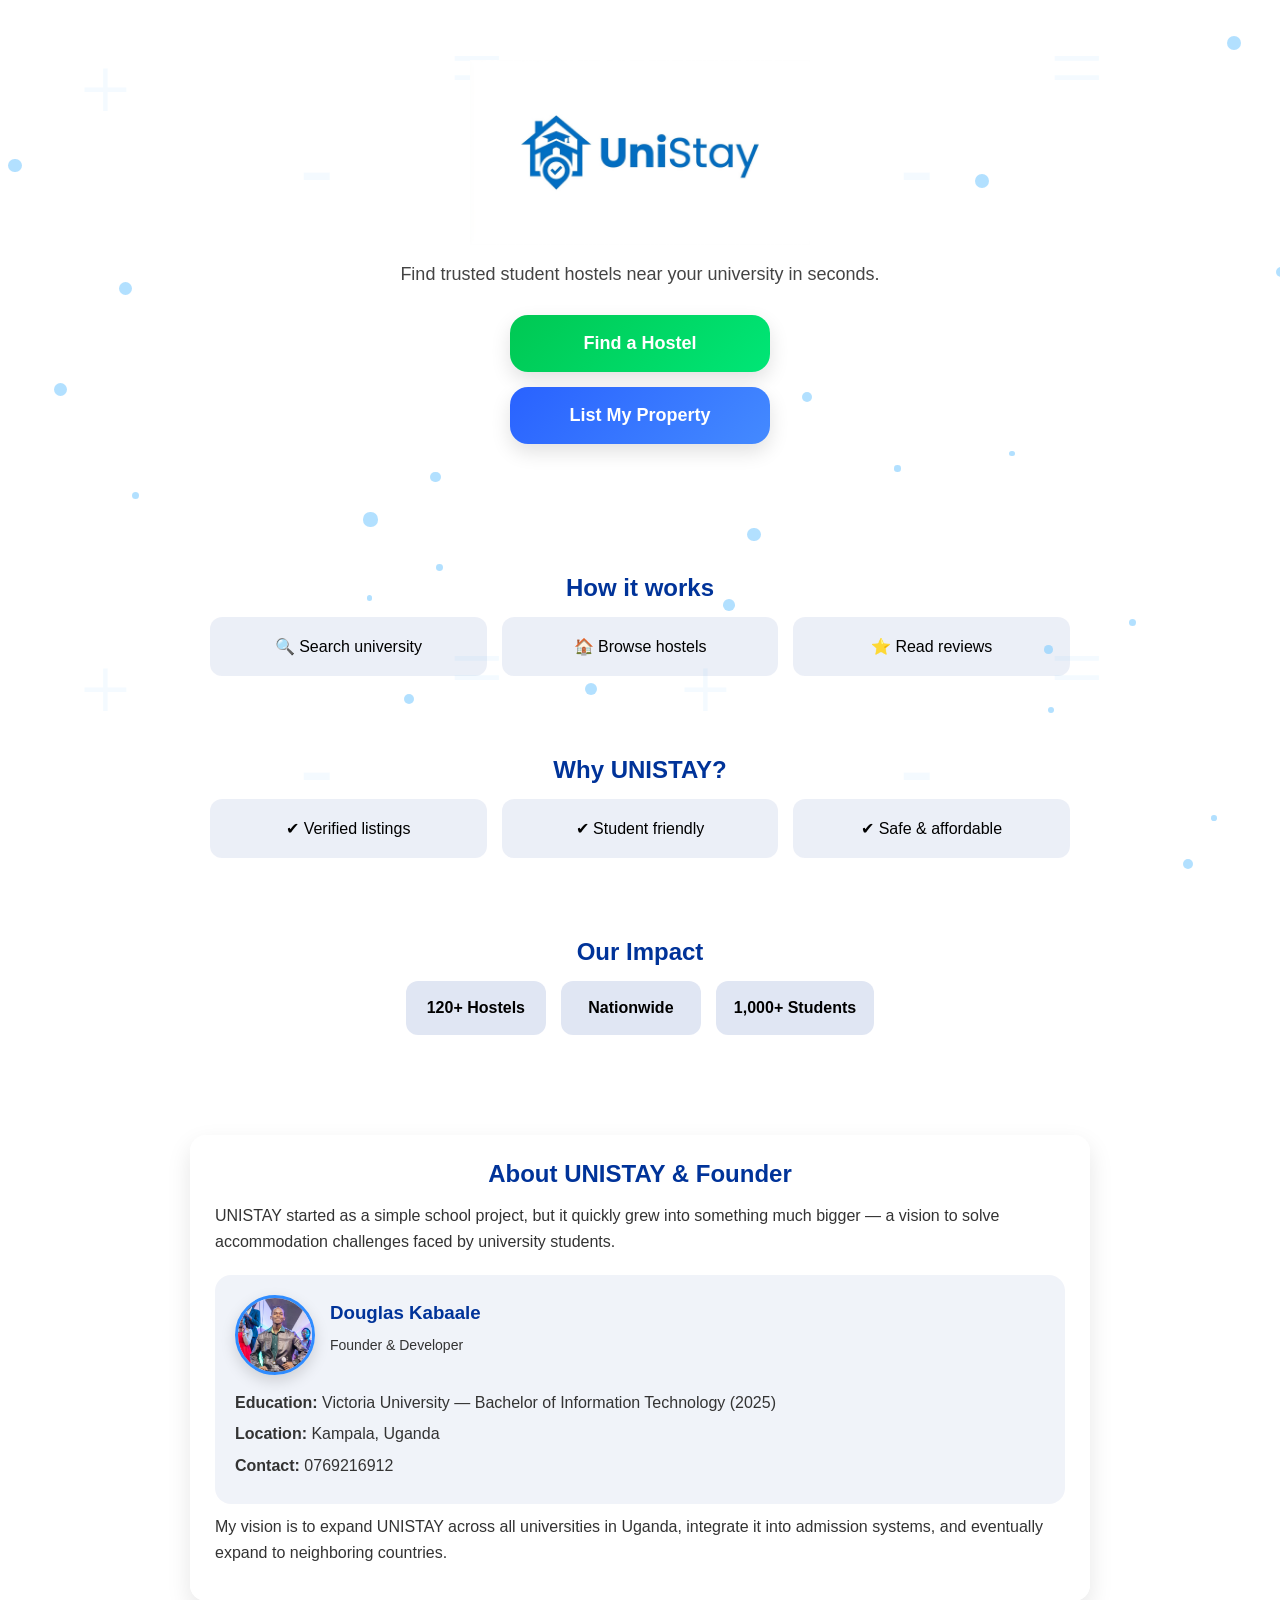
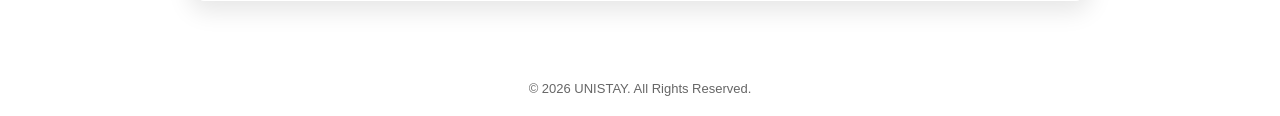
==== index.html @ 6679dc66 "Add files via upload" ====
<!DOCTYPE html>
<html lang="en">
<head>
<meta charset="UTF-8">
<meta name="viewport" content="width=device-width, initial-scale=1.0">
<title>UNISTAY</title>

<style>
* {
    margin: 0;
    padding: 0;
    box-sizing: border-box;
    font-family: "Comic Sans MS", cursive, sans-serif;
}

body {
    background: white;
    overflow-x: hidden;
    transition: 0.4s ease;
}

/* BACKGROUND */
body::before {
    content: "";
    position: fixed;
    inset: 0;
    background-image:
        url("data:image/svg+xml,%3Csvg xmlns='http://www.w3.org/2000/svg' width='600' height='600'%3E%3Cg fill='%237ecbff' fill-opacity='0.18'%3E%3Ctext x='80' y='120' font-size='90'%3E%2B%3C/text%3E%3Ctext x='300' y='200' font-size='100'%3E-%3C/text%3E%3Ctext x='450' y='100' font-size='95'%3E%3D%3C/text%3E%3C/g%3E%3C/svg%3E");
    background-size: 600px 600px;
    opacity: 0.5;
    z-index: 0;
}

/* PARTICLES */
.particle {
    position: absolute;
    background: #7ecbff;
    border-radius: 50%;
    opacity: 0.6;
    animation: floatUp linear infinite;
    z-index: 1;
}

@keyframes floatUp {
    0% { transform: translateY(100vh); opacity: 0; }
    20% { opacity: 0.6; }
    100% { transform: translateY(-10vh); opacity: 0; }
}

/* MAIN CONTAINER */
.container {
    position: relative;
    z-index: 2;
    text-align: center;
    padding: 60px 20px 40px;
    max-width: 1200px;
    margin: auto;
}

/* LOGO */
.logo {
    width: 340px;
    max-width: 90%;
    margin-bottom: 15px;
}

/* TAGLINE */
.tagline {
    font-size: 18px;
    color: #444;
    margin-bottom: 30px;
    padding: 0 10px;
}

/* BUTTONS */
.btn-container {
    display: flex;
    flex-direction: column;
    align-items: center;
    gap: 15px;
    margin-bottom: 50px;
}

.btn {
    width: 260px;
    max-width: 90%;
    padding: 18px;
    font-size: 18px;
    border: none;
    border-radius: 18px;
    cursor: pointer;
    font-weight: bold;
    transition: all 0.35s ease;
    box-shadow: 0 8px 20px rgba(0,0,0,0.12);
}

.find {
    background: linear-gradient(135deg, #00c853, #00e676);
    color: white;
}

.list {
    background: linear-gradient(135deg, #2962ff, #448aff);
    color: white;
}

.btn:hover {
    transform: translateY(-4px) scale(1.03);
}

/* SECTIONS */
.section {
    max-width: 900px;
    margin: auto;
    padding: 40px 20px;
    text-align: center;
}

.section h2 {
    color: #003399;
    margin-bottom: 15px;
}

/* GRIDS */
.steps, .reasons {
    display: grid;
    grid-template-columns: repeat(auto-fit, minmax(160px, 1fr));
    gap: 15px;
}

.step, .reason {
    background: rgba(0, 51, 153, 0.08);
    padding: 20px;
    border-radius: 12px;
}

/* STATS */
.stats {
    display: flex;
    justify-content: center;
    flex-wrap: wrap;
    gap: 15px;
}

.stat {
    background: rgba(0, 51, 153, 0.12);
    padding: 18px;
    border-radius: 12px;
    min-width: 140px;
    font-weight: bold;
}

/* =========================
   ABOUT SECTION
========================= */

.about {
    max-width: 900px;
    margin: 60px auto;
    padding: 25px;
    background: rgba(255,255,255,0.95);
    border-radius: 16px;
    box-shadow: 0 10px 25px rgba(0,0,0,0.1);
    text-align: left;
}

.about h2 {
    text-align: center;
    color: #003399;
    margin-bottom: 15px;
}

.about p {
    margin: 10px 0;
    color: #333;
    line-height: 1.6;
}

/* FOUNDER CARD */
.founder-card {
    margin-top: 20px;
    padding: 20px;
    background: rgba(0, 51, 153, 0.06);
    border-radius: 16px;
}

.founder-top {
    display: flex;
    align-items: center;
    gap: 15px;
    margin-bottom: 15px;
}

/* IMAGE */
.founder-img {
    width: 80px;
    height: 80px;
    border-radius: 50%;
    object-fit: cover;
    border: 3px solid #2f8cff;
    box-shadow: 0 6px 15px rgba(0,0,0,0.15);
}

.founder-top h3 {
    margin: 0;
    color: #003399;
}

.role {
    margin: 2px 0 0;
    font-size: 14px;
    color: #666;
}

.founder-details p {
    margin: 6px 0;
    color: #333;
}

/* FOOTER */
footer {
    text-align: center;
    padding: 20px;
    font-size: 13px;
    color: #666;
}

/* MOBILE */
@media (max-width: 768px) {
    .btn {
        width: 100%;
        font-size: 16px;
    }

    .section {
        padding: 30px 15px;
    }

    .founder-top {
        flex-direction: column;
        text-align: center;
    }

    .founder-img {
        width: 90px;
        height: 90px;
    }
}
</style>
</head>

<body>

<script>
function createParticles() {
    for (let i = 0; i < 25; i++) {
        let p = document.createElement("div");
        p.classList.add("particle");

        let size = Math.random() * 10 + 5;
        p.style.width = size + "px";
        p.style.height = size + "px";

        p.style.left = Math.random() * window.innerWidth + "px";
        p.style.top = Math.random() * window.innerHeight + "px";

        p.style.animationDuration = (6 + Math.random() * 8) + "s";
        document.body.appendChild(p);
    }
}
createParticles();
</script>

<div class="container">

    <img src="logo.png" class="logo" alt="UNISTAY Logo">

    <div class="tagline">
        Find trusted student hostels near your university in seconds.
    </div>

    <div class="btn-container">
        <button class="btn find" onclick="window.location='find-hostel.html'">Find a Hostel</button>
        <button class="btn list" onclick="window.location='auth.html'">List My Property</button>
    </div>
</div>

<div class="section">
    <h2>How it works</h2>
    <div class="steps">
        <div class="step">🔍 Search university</div>
        <div class="step">🏠 Browse hostels</div>
        <div class="step">⭐ Read reviews</div>
    </div>
</div>

<div class="section">
    <h2>Why UNISTAY?</h2>
    <div class="reasons">
        <div class="reason">✔ Verified listings</div>
        <div class="reason">✔ Student friendly</div>
        <div class="reason">✔ Safe & affordable</div>
    </div>
</div>

<div class="section">
    <h2>Our Impact</h2>
    <div class="stats">
        <div class="stat">120+ Hostels</div>
        <div class="stat">Nationwide</div>
        <div class="stat">1,000+ Students</div>
    </div>
</div>

<!-- ABOUT SECTION -->
<div class="about">
    <h2>About UNISTAY & Founder</h2>

    <p>
        UNISTAY started as a simple school project, but it quickly grew into something much bigger —
        a vision to solve accommodation challenges faced by university students.
    </p>

    <div class="founder-card">

        <div class="founder-top">
            <img src="founder.jpg" class="founder-img" alt="Founder Image">

            <div>
                <h3>Douglas Kabaale</h3>
                <p class="role">Founder & Developer</p>
            </div>
        </div>

        <div class="founder-details">
            <p><b>Education:</b> Victoria University — Bachelor of Information Technology (2025)</p>
            <p><b>Location:</b> Kampala, Uganda</p>
            <p><b>Contact:</b> 0769216912</p>
        </div>
    </div>

    <p>
        My vision is to expand UNISTAY across all universities in Uganda, integrate it into admission systems,
        and eventually expand to neighboring countries.
    </p>
</div>

<footer>
    © 2026 UNISTAY. All Rights Reserved.
</footer>

</body>
</html>
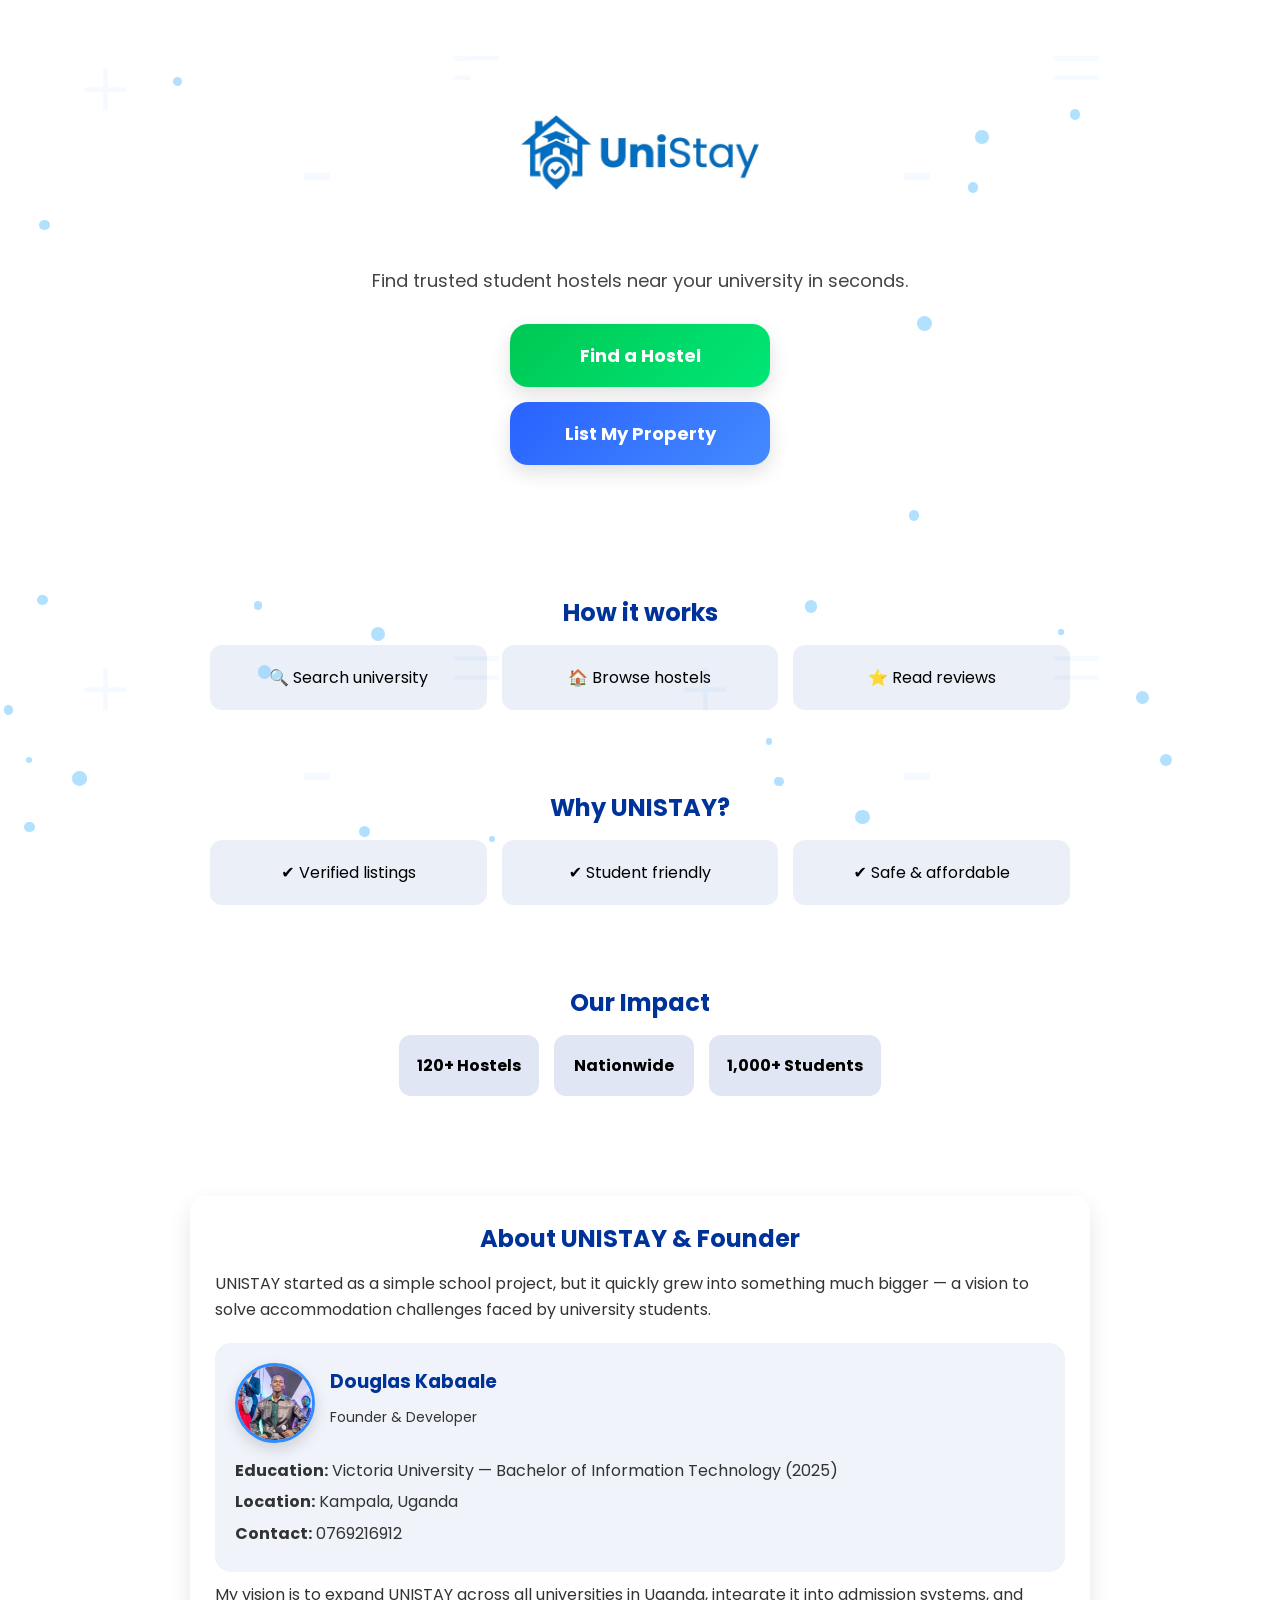
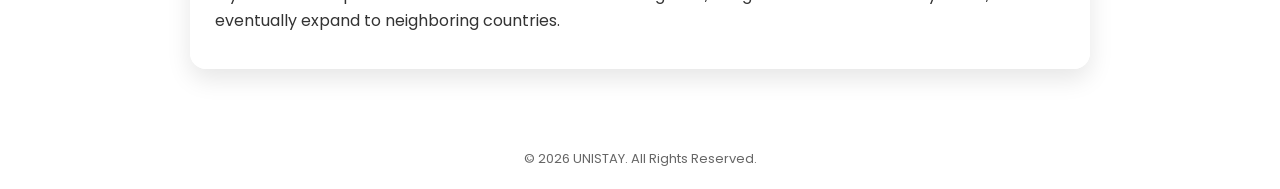
==== commit fcfe4b0d: "Update index.html" ====
--- a/index.html
+++ b/index.html
@@ -5,12 +5,15 @@
 <meta name="viewport" content="width=device-width, initial-scale=1.0">
 <title>UNISTAY</title>
 
+<!-- ✅ GOOGLE FONT ADDED -->
+<link href="https://fonts.googleapis.com/css2?family=Poppins:wght@300;400;600;700&display=swap" rel="stylesheet">
+
 <style>
 * {
     margin: 0;
     padding: 0;
     box-sizing: border-box;
-    font-family: "Comic Sans MS", cursive, sans-serif;
+    font-family: "Poppins", system-ui, -apple-system, BlinkMacSystemFont, "Segoe UI", Roboto, Arial, sans-serif;
 }
 
 body {
@@ -150,10 +153,7 @@
     font-weight: bold;
 }
 
-/* =========================
-   ABOUT SECTION
-========================= */
-
+/* ABOUT SECTION */
 .about {
     max-width: 900px;
     margin: 60px auto;
@@ -191,7 +191,6 @@
     margin-bottom: 15px;
 }
 
-/* IMAGE */
 .founder-img {
     width: 80px;
     height: 80px;
@@ -312,7 +311,6 @@
     </div>
 </div>
 
-<!-- ABOUT SECTION -->
 <div class="about">
     <h2>About UNISTAY & Founder</h2>
 
@@ -350,4 +348,4 @@
 </footer>
 
 </body>
-</html>+</html>
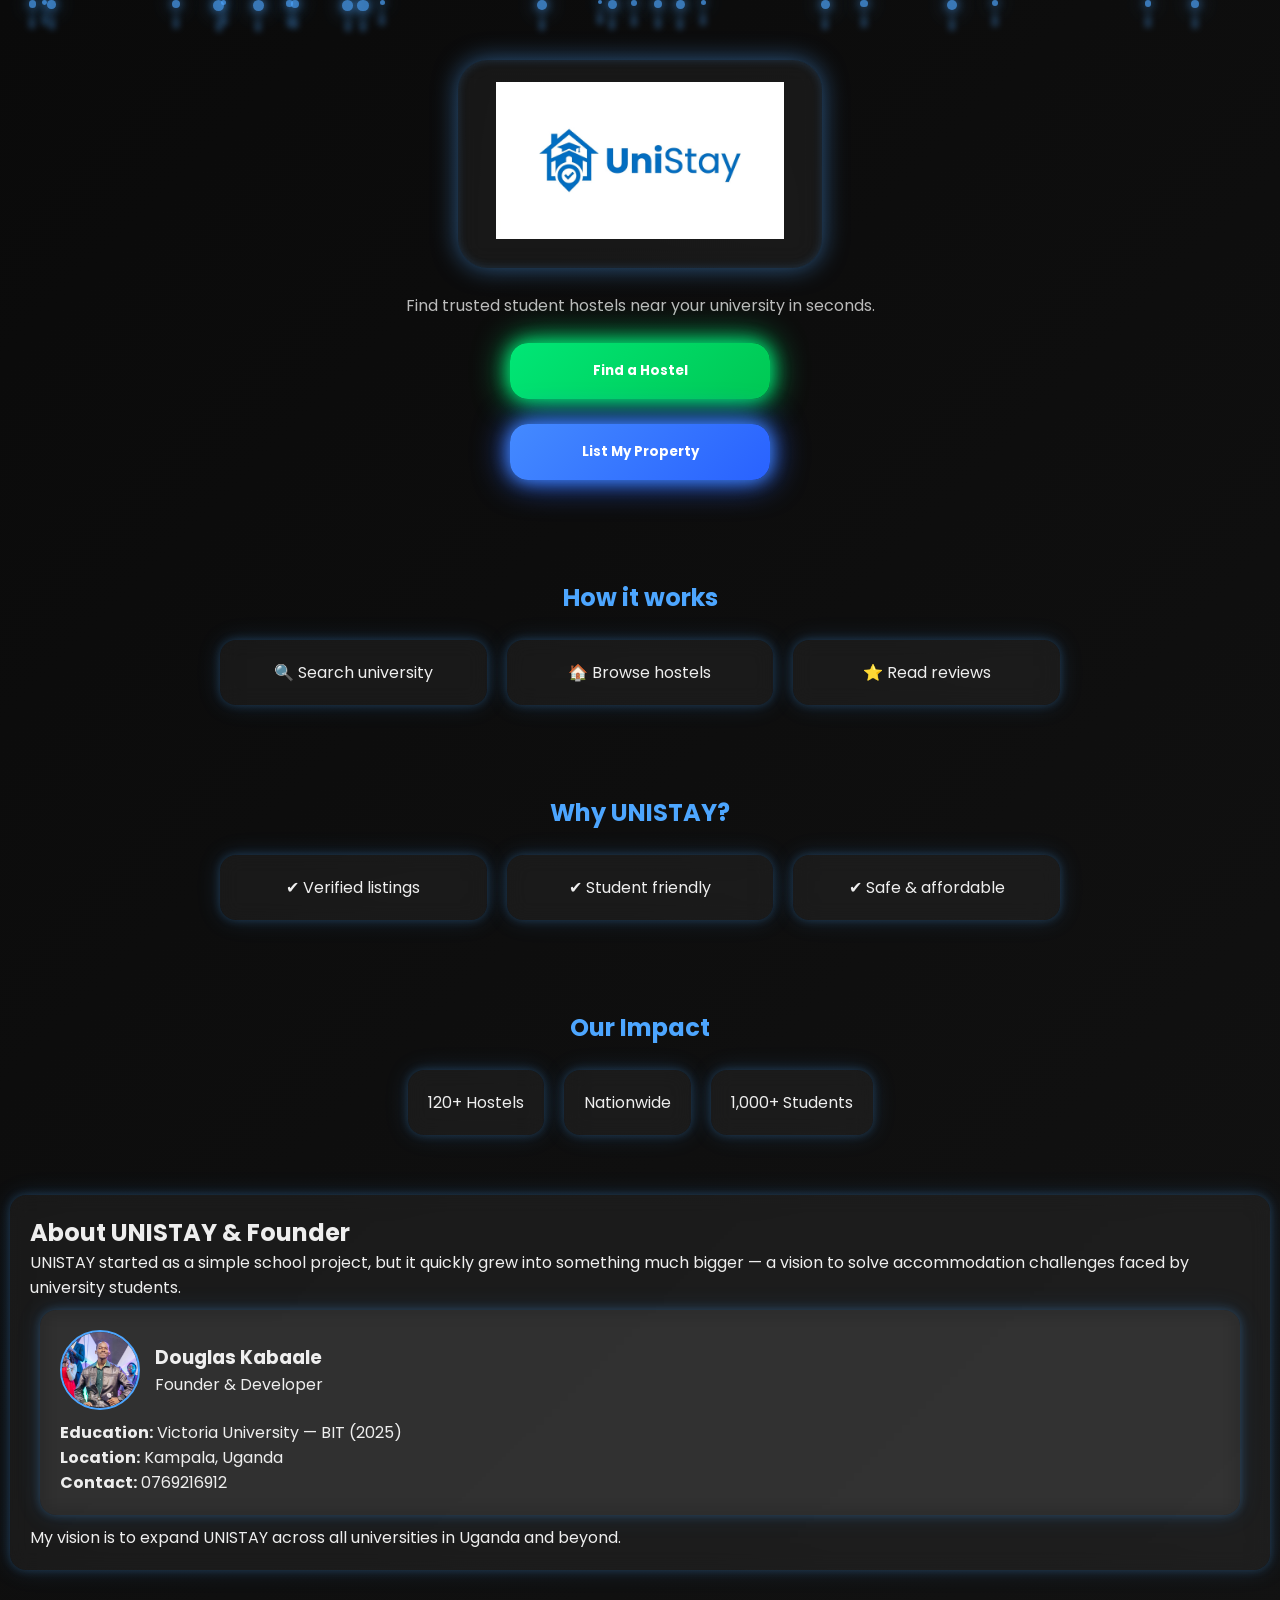
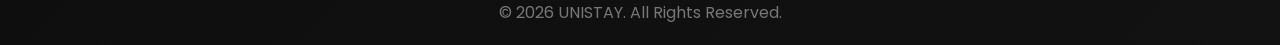
==== commit 4301fa74: "Update index.html" ====
--- a/index.html
+++ b/index.html
@@ -5,7 +5,6 @@
 <meta name="viewport" content="width=device-width, initial-scale=1.0">
 <title>UNISTAY</title>
 
-<!-- ✅ GOOGLE FONT ADDED -->
 <link href="https://fonts.googleapis.com/css2?family=Poppins:wght@300;400;600;700&display=swap" rel="stylesheet">
 
 <style>
@@ -13,105 +12,104 @@
     margin: 0;
     padding: 0;
     box-sizing: border-box;
-    font-family: "Poppins", system-ui, -apple-system, BlinkMacSystemFont, "Segoe UI", Roboto, Arial, sans-serif;
+    font-family: "Poppins", sans-serif;
 }
 
 body {
-    background: white;
+    background: linear-gradient(135deg, #0a0a0a, #121212);
+    color: #eee;
     overflow-x: hidden;
-    transition: 0.4s ease;
-}
-
-/* BACKGROUND */
-body::before {
-    content: "";
-    position: fixed;
-    inset: 0;
-    background-image:
-        url("data:image/svg+xml,%3Csvg xmlns='http://www.w3.org/2000/svg' width='600' height='600'%3E%3Cg fill='%237ecbff' fill-opacity='0.18'%3E%3Ctext x='80' y='120' font-size='90'%3E%2B%3C/text%3E%3Ctext x='300' y='200' font-size='100'%3E-%3C/text%3E%3Ctext x='450' y='100' font-size='95'%3E%3D%3C/text%3E%3C/g%3E%3C/svg%3E");
-    background-size: 600px 600px;
-    opacity: 0.5;
-    z-index: 0;
 }
 
 /* PARTICLES */
 .particle {
     position: absolute;
-    background: #7ecbff;
     border-radius: 50%;
-    opacity: 0.6;
+    background: #4da6ff;
+    box-shadow: 0 0 10px #4da6ff, 0 0 20px #4da6ff;
+    opacity: 0.7;
     animation: floatUp linear infinite;
-    z-index: 1;
+}
+
+/* STARDUST TRAIL */
+.particle::after {
+    content: "";
+    position: absolute;
+    width: 6px;
+    height: 20px;
+    background: linear-gradient(to top, rgba(77,166,255,0.6), transparent);
+    top: 100%;
+    left: 50%;
+    transform: translateX(-50%);
+    filter: blur(3px);
 }
 
 @keyframes floatUp {
     0% { transform: translateY(100vh); opacity: 0; }
-    20% { opacity: 0.6; }
+    20% { opacity: 1; }
     100% { transform: translateY(-10vh); opacity: 0; }
 }
 
-/* MAIN CONTAINER */
+/* CONTAINER */
 .container {
-    position: relative;
-    z-index: 2;
     text-align: center;
-    padding: 60px 20px 40px;
-    max-width: 1200px;
-    margin: auto;
-}
-
-/* LOGO */
+    padding: 60px 20px;
+}
+
+/* LOGO BOX (GLOW FIXED) */
+.logo-box {
+    display: inline-block;
+    padding: 22px;
+    border-radius: 30px;
+    background: rgba(255,255,255,0.05);
+    backdrop-filter: blur(12px);
+    box-shadow:
+        0 0 25px rgba(77,166,255,0.5),
+        inset 0 0 10px rgba(77,166,255,0.2);
+}
+
 .logo {
-    width: 340px;
+    width: 320px;
     max-width: 90%;
-    margin-bottom: 15px;
 }
 
 /* TAGLINE */
 .tagline {
-    font-size: 18px;
-    color: #444;
-    margin-bottom: 30px;
-    padding: 0 10px;
-}
-
-/* BUTTONS */
-.btn-container {
-    display: flex;
-    flex-direction: column;
-    align-items: center;
-    gap: 15px;
-    margin-bottom: 50px;
-}
-
+    margin: 25px 0;
+    color: #bbb;
+}
+
+/* 🔥 GLOW BUTTONS (ALWAYS ON) */
 .btn {
     width: 260px;
-    max-width: 90%;
     padding: 18px;
-    font-size: 18px;
+    border-radius: 18px;
     border: none;
-    border-radius: 18px;
+    font-weight: bold;
+    color: white;
     cursor: pointer;
-    font-weight: bold;
-    transition: all 0.35s ease;
-    box-shadow: 0 8px 20px rgba(0,0,0,0.12);
+
+    box-shadow:
+        0 0 12px rgba(77,166,255,0.6),
+        0 0 25px rgba(77,166,255,0.4);
+    transition: 0.3s;
 }
 
 .find {
-    background: linear-gradient(135deg, #00c853, #00e676);
-    color: white;
+    background: linear-gradient(135deg, #00e676, #00c853);
+    box-shadow: 0 0 18px #00e676, 0 0 35px #00e676;
 }
 
 .list {
-    background: linear-gradient(135deg, #2962ff, #448aff);
-    color: white;
+    background: linear-gradient(135deg, #448aff, #2962ff);
+    box-shadow: 0 0 18px #448aff, 0 0 35px #2962ff;
 }
 
 .btn:hover {
-    transform: translateY(-4px) scale(1.03);
-}
-
-/* SECTIONS */
+    transform: scale(1.05);
+}
+
+/* SECTION BOXES (GLOW RESTORED) */
 .section {
     max-width: 900px;
     margin: auto;
@@ -120,21 +118,26 @@
 }
 
 .section h2 {
-    color: #003399;
+    color: #4da6ff;
     margin-bottom: 15px;
+}
+
+.step, .reason, .stat, .about, .founder-card {
+    background: rgba(255,255,255,0.05);
+    border-radius: 16px;
+    padding: 20px;
+    margin: 10px;
+    backdrop-filter: blur(10px);
+
+    box-shadow:
+        0 0 10px rgba(77,166,255,0.25),
+        0 0 25px rgba(77,166,255,0.15);
 }
 
 /* GRIDS */
 .steps, .reasons {
     display: grid;
     grid-template-columns: repeat(auto-fit, minmax(160px, 1fr));
-    gap: 15px;
-}
-
-.step, .reason {
-    background: rgba(0, 51, 153, 0.08);
-    padding: 20px;
-    border-radius: 12px;
 }
 
 /* STATS */
@@ -142,108 +145,33 @@
     display: flex;
     justify-content: center;
     flex-wrap: wrap;
-    gap: 15px;
-}
-
-.stat {
-    background: rgba(0, 51, 153, 0.12);
-    padding: 18px;
-    border-radius: 12px;
-    min-width: 140px;
-    font-weight: bold;
 }
 
 /* ABOUT SECTION */
 .about {
-    max-width: 900px;
-    margin: 60px auto;
-    padding: 25px;
-    background: rgba(255,255,255,0.95);
-    border-radius: 16px;
-    box-shadow: 0 10px 25px rgba(0,0,0,0.1);
     text-align: left;
 }
 
-.about h2 {
-    text-align: center;
-    color: #003399;
-    margin-bottom: 15px;
-}
-
-.about p {
-    margin: 10px 0;
-    color: #333;
-    line-height: 1.6;
-}
-
-/* FOUNDER CARD */
-.founder-card {
-    margin-top: 20px;
-    padding: 20px;
-    background: rgba(0, 51, 153, 0.06);
-    border-radius: 16px;
-}
-
+/* FOUNDER */
 .founder-top {
     display: flex;
     align-items: center;
     gap: 15px;
-    margin-bottom: 15px;
+    margin-bottom: 10px;
 }
 
 .founder-img {
     width: 80px;
     height: 80px;
     border-radius: 50%;
-    object-fit: cover;
-    border: 3px solid #2f8cff;
-    box-shadow: 0 6px 15px rgba(0,0,0,0.15);
-}
-
-.founder-top h3 {
-    margin: 0;
-    color: #003399;
-}
-
-.role {
-    margin: 2px 0 0;
-    font-size: 14px;
-    color: #666;
-}
-
-.founder-details p {
-    margin: 6px 0;
-    color: #333;
+    border: 2px solid #4da6ff;
 }
 
 /* FOOTER */
 footer {
     text-align: center;
     padding: 20px;
-    font-size: 13px;
-    color: #666;
-}
-
-/* MOBILE */
-@media (max-width: 768px) {
-    .btn {
-        width: 100%;
-        font-size: 16px;
-    }
-
-    .section {
-        padding: 30px 15px;
-    }
-
-    .founder-top {
-        flex-direction: column;
-        text-align: center;
-    }
-
-    .founder-img {
-        width: 90px;
-        height: 90px;
-    }
+    color: #777;
 }
 </style>
 </head>
@@ -256,14 +184,13 @@
         let p = document.createElement("div");
         p.classList.add("particle");
 
-        let size = Math.random() * 10 + 5;
+        let size = Math.random() * 8 + 4;
         p.style.width = size + "px";
         p.style.height = size + "px";
 
         p.style.left = Math.random() * window.innerWidth + "px";
-        p.style.top = Math.random() * window.innerHeight + "px";
-
-        p.style.animationDuration = (6 + Math.random() * 8) + "s";
+        p.style.animationDuration = (6 + Math.random() * 6) + "s";
+
         document.body.appendChild(p);
     }
 }
@@ -272,14 +199,17 @@
 
 <div class="container">
 
-    <img src="logo.png" class="logo" alt="UNISTAY Logo">
+    <!-- LOGO (RESTORED CONTENT) -->
+    <div class="logo-box">
+        <img src="logo.png" class="logo">
+    </div>
 
     <div class="tagline">
         Find trusted student hostels near your university in seconds.
     </div>
 
-    <div class="btn-container">
-        <button class="btn find" onclick="window.location='find-hostel.html'">Find a Hostel</button>
+    <div>
+        <button class="btn find" onclick="window.location='find-hostel.html'">Find a Hostel</button><br><br>
         <button class="btn list" onclick="window.location='auth.html'">List My Property</button>
     </div>
 </div>
@@ -322,24 +252,21 @@
     <div class="founder-card">
 
         <div class="founder-top">
-            <img src="founder.jpg" class="founder-img" alt="Founder Image">
+            <img src="founder.jpg" class="founder-img">
 
             <div>
                 <h3>Douglas Kabaale</h3>
-                <p class="role">Founder & Developer</p>
+                <p>Founder & Developer</p>
             </div>
         </div>
 
-        <div class="founder-details">
-            <p><b>Education:</b> Victoria University — Bachelor of Information Technology (2025)</p>
-            <p><b>Location:</b> Kampala, Uganda</p>
-            <p><b>Contact:</b> 0769216912</p>
-        </div>
+        <p><b>Education:</b> Victoria University — BIT (2025)</p>
+        <p><b>Location:</b> Kampala, Uganda</p>
+        <p><b>Contact:</b> 0769216912</p>
     </div>
 
     <p>
-        My vision is to expand UNISTAY across all universities in Uganda, integrate it into admission systems,
-        and eventually expand to neighboring countries.
+        My vision is to expand UNISTAY across all universities in Uganda and beyond.
     </p>
 </div>
 
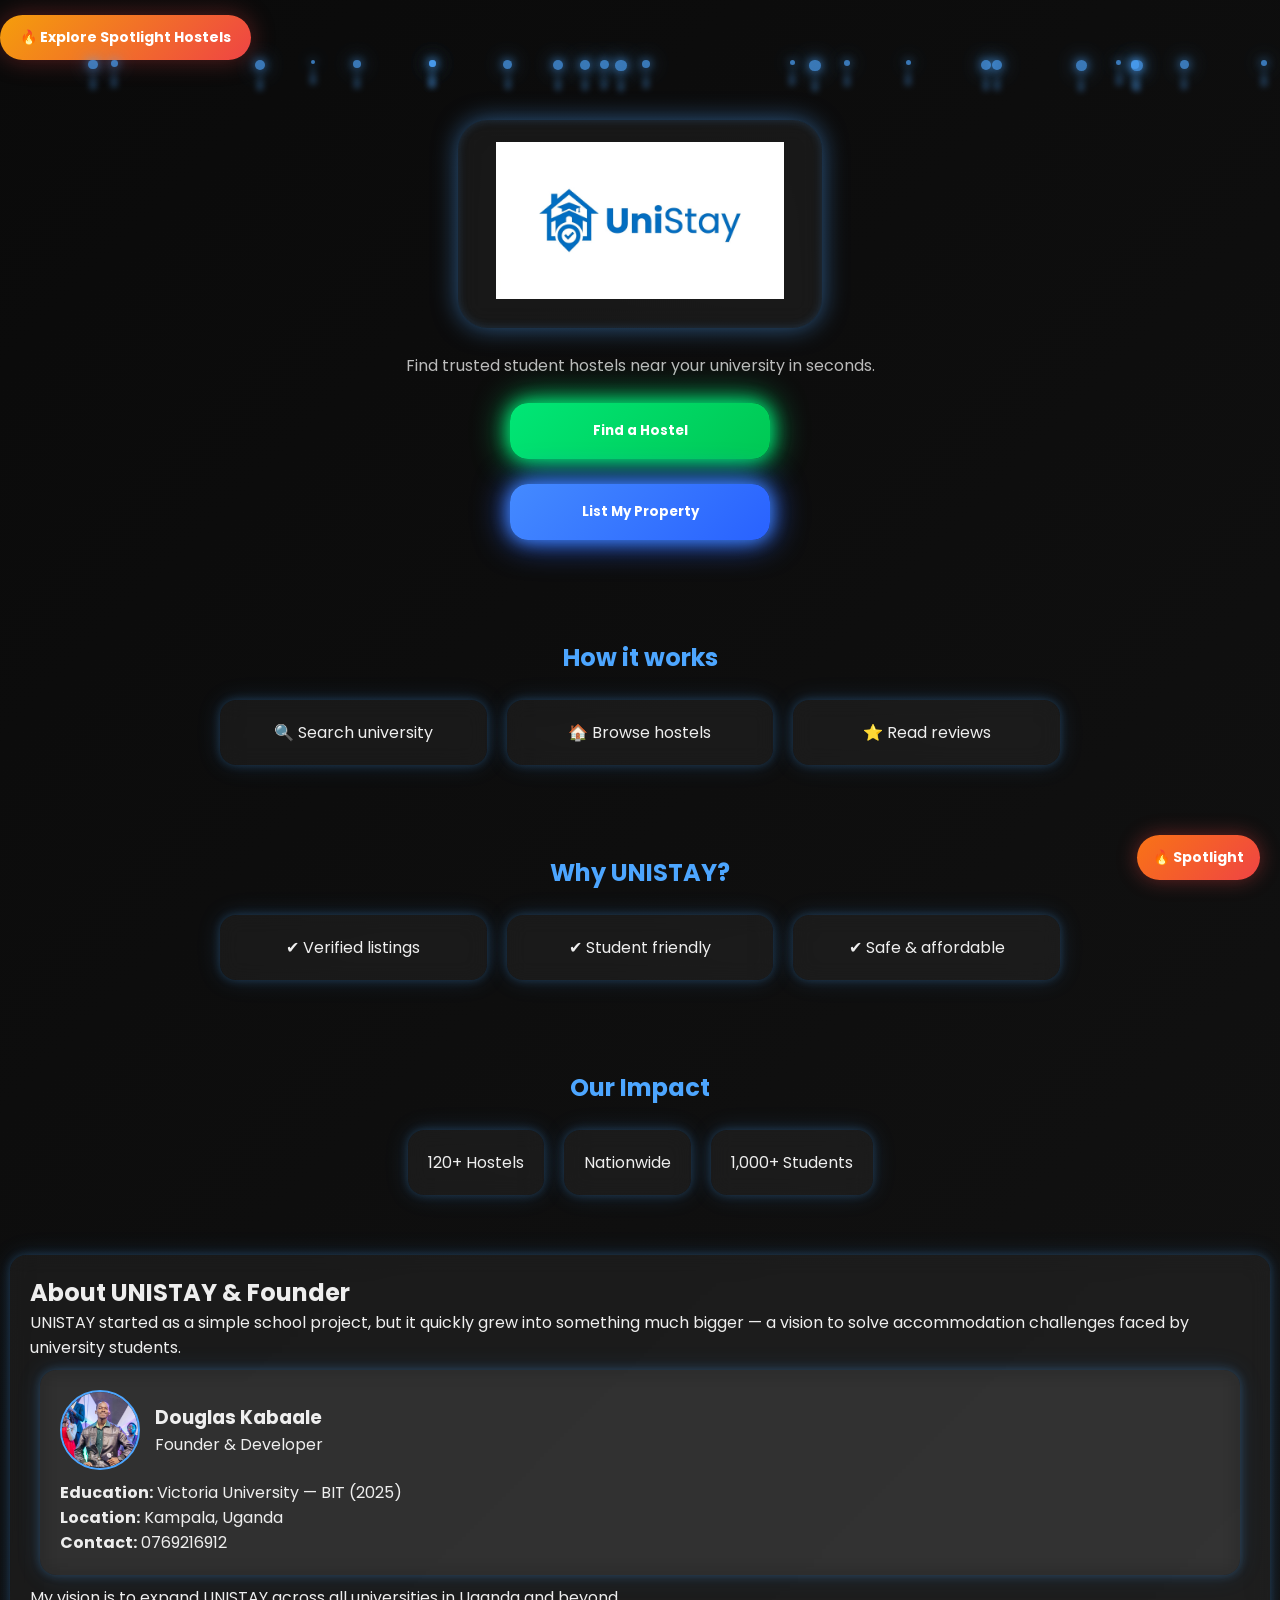
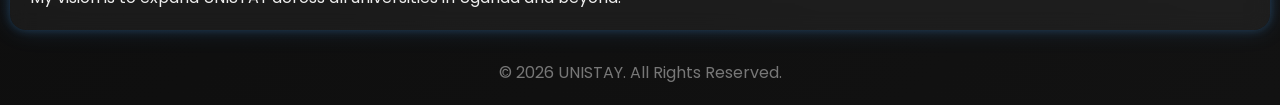
==== commit a6b970fd: "Update index.html" ====
--- a/index.html
+++ b/index.html
@@ -7,12 +7,71 @@
 
 <link href="https://fonts.googleapis.com/css2?family=Poppins:wght@300;400;600;700&display=swap" rel="stylesheet">
 
+<button class="spotlight-btn" onclick="goSpotlight()">
+    🔥 Explore Spotlight Hostels
+</button>
+
 <style>
 * {
     margin: 0;
     padding: 0;
     box-sizing: border-box;
     font-family: "Poppins", sans-serif;
+}
+
+.spotlight-btn {
+    margin-top: 15px;
+    padding: 12px 20px;
+
+    border-radius: 999px;
+    border: none;
+
+    background: linear-gradient(135deg, #f59e0b, #ef4444);
+    color: white;
+
+    font-weight: bold;
+    font-size: 14px;
+
+    cursor: pointer;
+
+    box-shadow: 0 0 25px rgba(239,68,68,0.35);
+
+    transition: 0.3s ease;
+}
+
+.spotlight-btn:hover {
+    transform: scale(1.05);
+    box-shadow: 0 0 35px rgba(239,68,68,0.6);
+}
+
+.spotlight-float {
+    position: fixed;
+    bottom: 20px;
+    right: 20px;
+
+    padding: 12px 16px;
+
+    border-radius: 999px;
+
+    background: linear-gradient(135deg, #f97316, #ef4444);
+    color: white;
+
+    font-weight: bold;
+    font-size: 14px;
+
+    cursor: pointer;
+
+    box-shadow: 0 0 20px rgba(239,68,68,0.4);
+
+    z-index: 999;
+
+    animation: pulse 2s infinite;
+}
+
+@keyframes pulse {
+    0% { transform: scale(1); }
+    50% { transform: scale(1.05); }
+    100% { transform: scale(1); }
 }
 
 body {
@@ -195,6 +254,11 @@
     }
 }
 createParticles();
+
+function goSpotlight() {
+    window.location = "spotlight.html";
+}
+
 </script>
 
 <div class="container">
@@ -274,5 +338,9 @@
     © 2026 UNISTAY. All Rights Reserved.
 </footer>
 
+<div class="spotlight-float" onclick="goSpotlight()">
+    🔥 Spotlight
+</div>
+
 </body>
 </html>
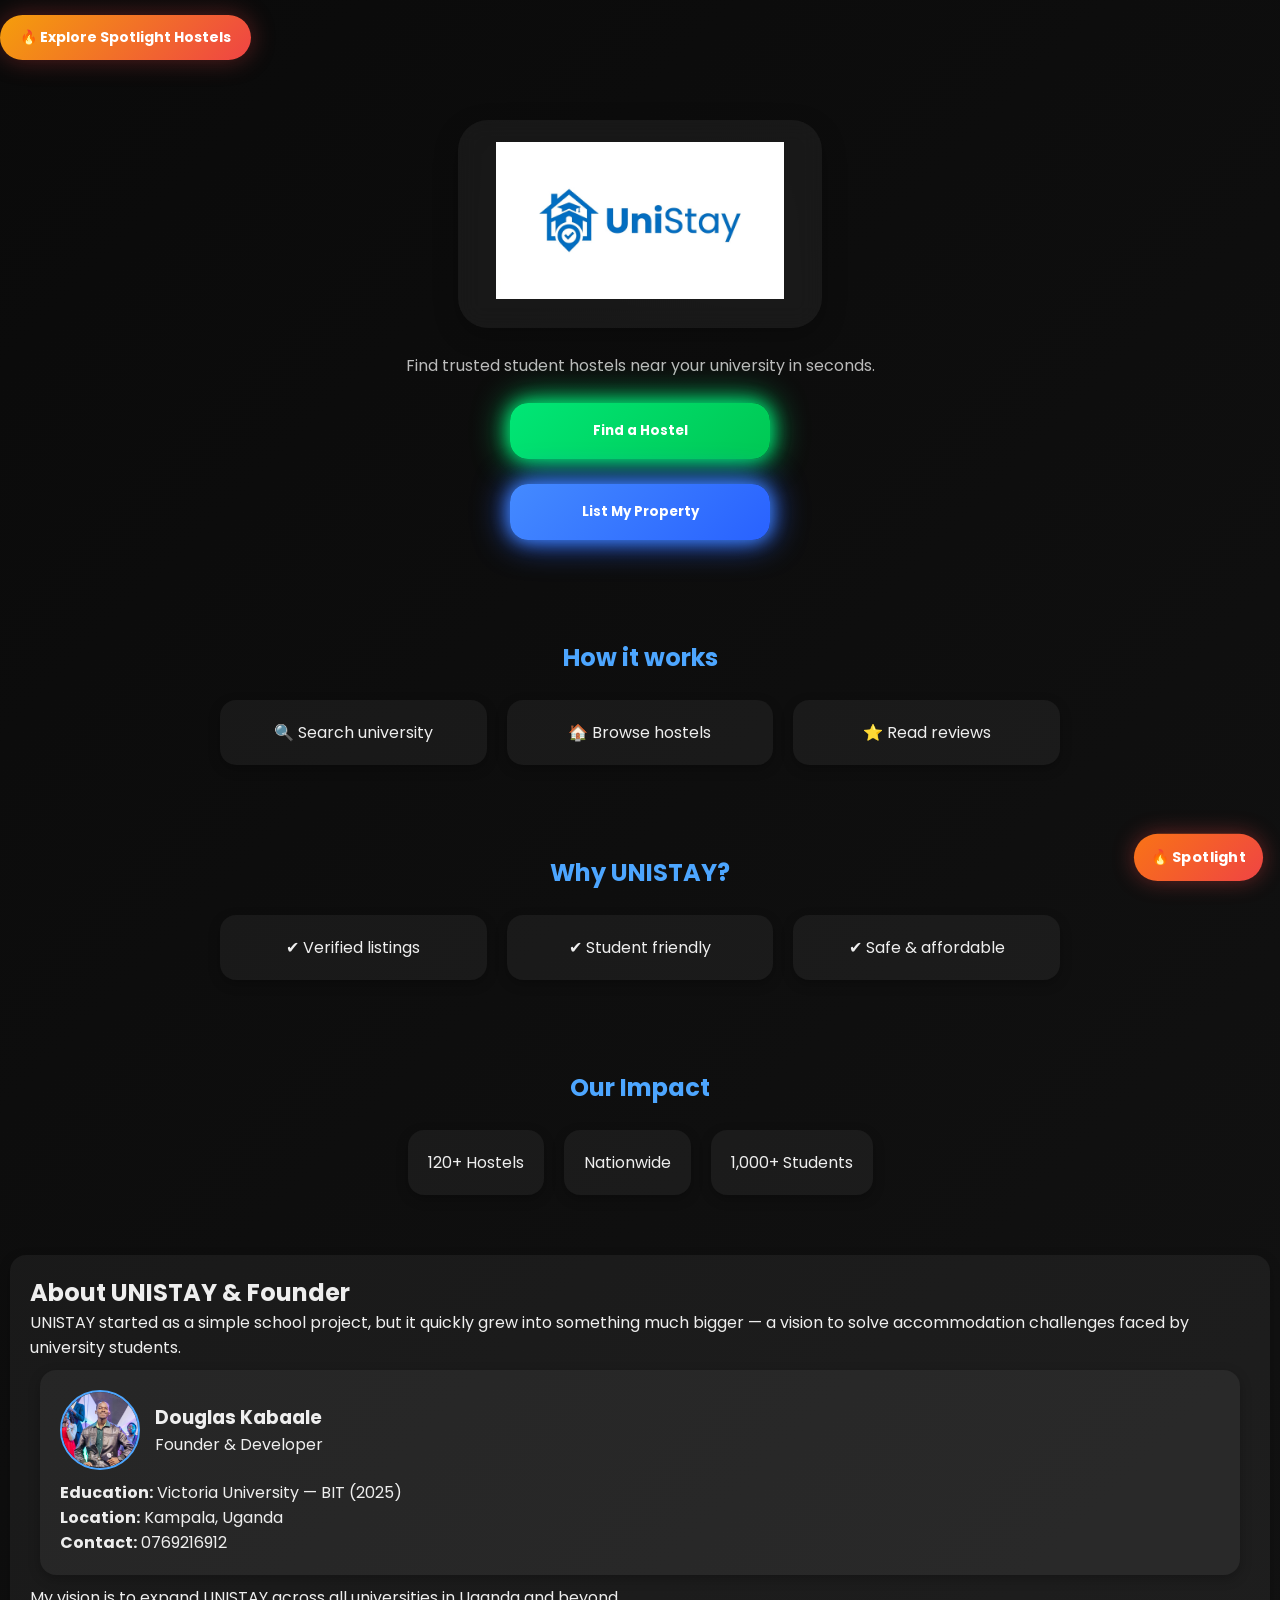
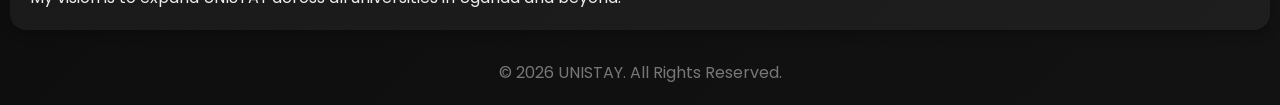
==== commit 61634803: "Update index.html" ====
--- a/index.html
+++ b/index.html
@@ -65,7 +65,7 @@
 
     z-index: 999;
 
-    animation: pulse 2s infinite;
+    transform: scale(1.05);
 }
 
 @keyframes pulse {
@@ -80,34 +80,6 @@
     overflow-x: hidden;
 }
 
-/* PARTICLES */
-.particle {
-    position: absolute;
-    border-radius: 50%;
-    background: #4da6ff;
-    box-shadow: 0 0 10px #4da6ff, 0 0 20px #4da6ff;
-    opacity: 0.7;
-    animation: floatUp linear infinite;
-}
-
-/* STARDUST TRAIL */
-.particle::after {
-    content: "";
-    position: absolute;
-    width: 6px;
-    height: 20px;
-    background: linear-gradient(to top, rgba(77,166,255,0.6), transparent);
-    top: 100%;
-    left: 50%;
-    transform: translateX(-50%);
-    filter: blur(3px);
-}
-
-@keyframes floatUp {
-    0% { transform: translateY(100vh); opacity: 0; }
-    20% { opacity: 1; }
-    100% { transform: translateY(-10vh); opacity: 0; }
-}
 
 /* CONTAINER */
 .container {
@@ -122,9 +94,7 @@
     border-radius: 30px;
     background: rgba(255,255,255,0.05);
     backdrop-filter: blur(12px);
-    box-shadow:
-        0 0 25px rgba(77,166,255,0.5),
-        inset 0 0 10px rgba(77,166,255,0.2);
+     box-shadow: 0 8px 25px rgba(0,0,0,0.25);
 }
 
 .logo {
@@ -181,16 +151,17 @@
     margin-bottom: 15px;
 }
 
-.step, .reason, .stat, .about, .founder-card {
+.step,
+.reason,
+.stat,
+.about,
+.founder-card {
     background: rgba(255,255,255,0.05);
     border-radius: 16px;
     padding: 20px;
     margin: 10px;
-    backdrop-filter: blur(10px);
-
-    box-shadow:
-        0 0 10px rgba(77,166,255,0.25),
-        0 0 25px rgba(77,166,255,0.15);
+
+    box-shadow: 0 4px 12px rgba(0,0,0,0.25);
 }
 
 /* GRIDS */
@@ -237,29 +208,6 @@
 
 <body>
 
-<script>
-function createParticles() {
-    for (let i = 0; i < 25; i++) {
-        let p = document.createElement("div");
-        p.classList.add("particle");
-
-        let size = Math.random() * 8 + 4;
-        p.style.width = size + "px";
-        p.style.height = size + "px";
-
-        p.style.left = Math.random() * window.innerWidth + "px";
-        p.style.animationDuration = (6 + Math.random() * 6) + "s";
-
-        document.body.appendChild(p);
-    }
-}
-createParticles();
-
-function goSpotlight() {
-    window.location = "spotlight.html";
-}
-
-</script>
 
 <div class="container">
 
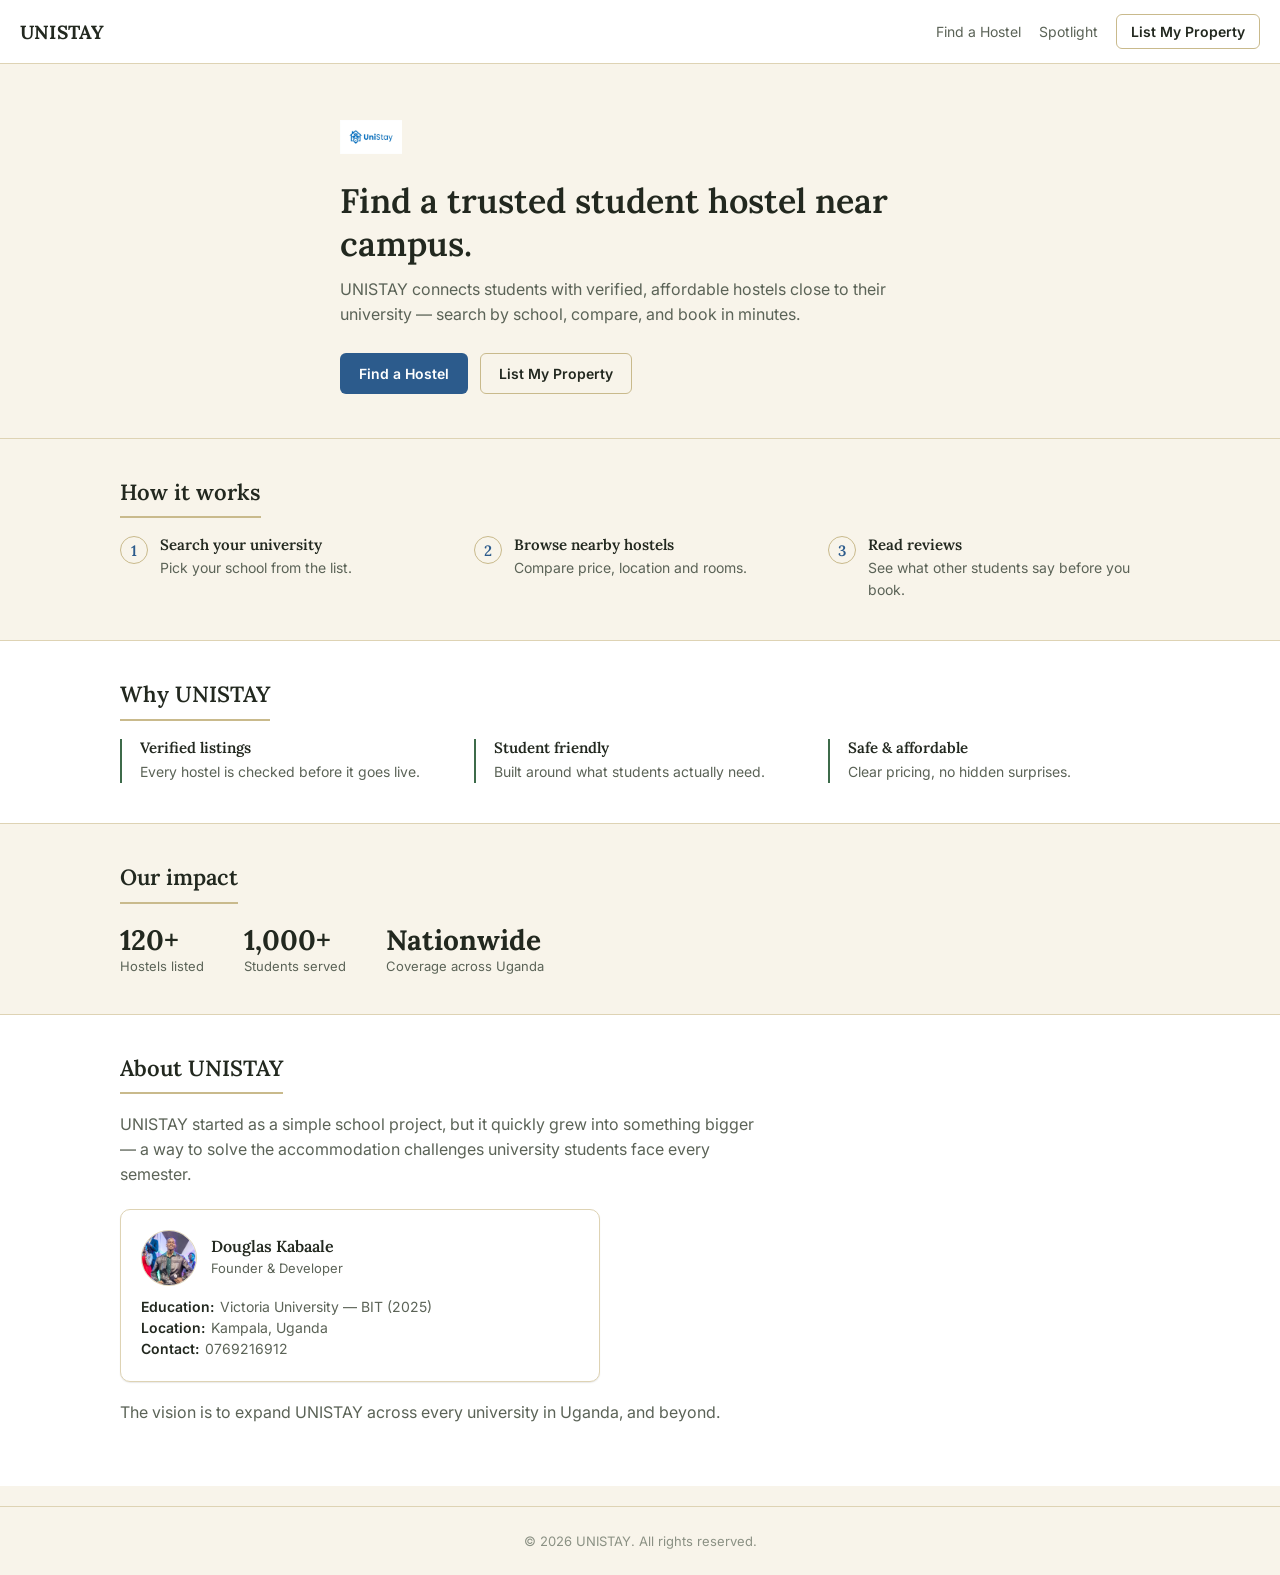
==== commit 3b0f3e86: "Rename index__1_.html to index.html" ====
--- a/index.html
+++ b/index.html
@@ -1,294 +1,211 @@
-<!DOCTYPE html>
-<html lang="en">
-<head>
-<meta charset="UTF-8">
-<meta name="viewport" content="width=device-width, initial-scale=1.0">
-<title>UNISTAY</title>
-
-<link href="https://fonts.googleapis.com/css2?family=Poppins:wght@300;400;600;700&display=swap" rel="stylesheet">
-
-<button class="spotlight-btn" onclick="goSpotlight()">
-    🔥 Explore Spotlight Hostels
-</button>
-
-<style>
-* {
-    margin: 0;
-    padding: 0;
-    box-sizing: border-box;
-    font-family: "Poppins", sans-serif;
-}
-
-.spotlight-btn {
-    margin-top: 15px;
-    padding: 12px 20px;
-
-    border-radius: 999px;
-    border: none;
-
-    background: linear-gradient(135deg, #f59e0b, #ef4444);
-    color: white;
-
-    font-weight: bold;
-    font-size: 14px;
-
-    cursor: pointer;
-
-    box-shadow: 0 0 25px rgba(239,68,68,0.35);
-
-    transition: 0.3s ease;
-}
-
-.spotlight-btn:hover {
-    transform: scale(1.05);
-    box-shadow: 0 0 35px rgba(239,68,68,0.6);
-}
-
-.spotlight-float {
-    position: fixed;
-    bottom: 20px;
-    right: 20px;
-
-    padding: 12px 16px;
-
-    border-radius: 999px;
-
-    background: linear-gradient(135deg, #f97316, #ef4444);
-    color: white;
-
-    font-weight: bold;
-    font-size: 14px;
-
-    cursor: pointer;
-
-    box-shadow: 0 0 20px rgba(239,68,68,0.4);
-
-    z-index: 999;
-
-    transform: scale(1.05);
-}
-
-@keyframes pulse {
-    0% { transform: scale(1); }
-    50% { transform: scale(1.05); }
-    100% { transform: scale(1); }
-}
-
-body {
-    background: linear-gradient(135deg, #0a0a0a, #121212);
-    color: #eee;
-    overflow-x: hidden;
-}
-
-
-/* CONTAINER */
-.container {
-    text-align: center;
-    padding: 60px 20px;
-}
-
-/* LOGO BOX (GLOW FIXED) */
-.logo-box {
-    display: inline-block;
-    padding: 22px;
-    border-radius: 30px;
-    background: rgba(255,255,255,0.05);
-    backdrop-filter: blur(12px);
-     box-shadow: 0 8px 25px rgba(0,0,0,0.25);
-}
-
-.logo {
-    width: 320px;
-    max-width: 90%;
-}
-
-/* TAGLINE */
-.tagline {
-    margin: 25px 0;
-    color: #bbb;
-}
-
-/* 🔥 GLOW BUTTONS (ALWAYS ON) */
-.btn {
-    width: 260px;
-    padding: 18px;
-    border-radius: 18px;
-    border: none;
-    font-weight: bold;
-    color: white;
-    cursor: pointer;
-
-    box-shadow:
-        0 0 12px rgba(77,166,255,0.6),
-        0 0 25px rgba(77,166,255,0.4);
-    transition: 0.3s;
-}
-
-.find {
-    background: linear-gradient(135deg, #00e676, #00c853);
-    box-shadow: 0 0 18px #00e676, 0 0 35px #00e676;
-}
-
-.list {
-    background: linear-gradient(135deg, #448aff, #2962ff);
-    box-shadow: 0 0 18px #448aff, 0 0 35px #2962ff;
-}
-
-.btn:hover {
-    transform: scale(1.05);
-}
-
-/* SECTION BOXES (GLOW RESTORED) */
-.section {
-    max-width: 900px;
-    margin: auto;
-    padding: 40px 20px;
-    text-align: center;
-}
-
-.section h2 {
-    color: #4da6ff;
-    margin-bottom: 15px;
-}
-
-.step,
-.reason,
-.stat,
-.about,
-.founder-card {
-    background: rgba(255,255,255,0.05);
-    border-radius: 16px;
-    padding: 20px;
-    margin: 10px;
-
-    box-shadow: 0 4px 12px rgba(0,0,0,0.25);
-}
-
-/* GRIDS */
-.steps, .reasons {
-    display: grid;
-    grid-template-columns: repeat(auto-fit, minmax(160px, 1fr));
-}
-
-/* STATS */
-.stats {
-    display: flex;
-    justify-content: center;
-    flex-wrap: wrap;
-}
-
-/* ABOUT SECTION */
-.about {
-    text-align: left;
-}
-
-/* FOUNDER */
-.founder-top {
-    display: flex;
-    align-items: center;
-    gap: 15px;
-    margin-bottom: 10px;
-}
-
-.founder-img {
-    width: 80px;
-    height: 80px;
-    border-radius: 50%;
-    border: 2px solid #4da6ff;
-}
-
-/* FOOTER */
-footer {
-    text-align: center;
-    padding: 20px;
-    color: #777;
-}
-</style>
-</head>
-
-<body>
-
-
-<div class="container">
-
-    <!-- LOGO (RESTORED CONTENT) -->
-    <div class="logo-box">
-        <img src="logo.png" class="logo">
-    </div>
-
-    <div class="tagline">
-        Find trusted student hostels near your university in seconds.
-    </div>
-
-    <div>
-        <button class="btn find" onclick="window.location='find-hostel.html'">Find a Hostel</button><br><br>
-        <button class="btn list" onclick="window.location='auth.html'">List My Property</button>
-    </div>
-</div>
-
-<div class="section">
-    <h2>How it works</h2>
-    <div class="steps">
-        <div class="step">🔍 Search university</div>
-        <div class="step">🏠 Browse hostels</div>
-        <div class="step">⭐ Read reviews</div>
-    </div>
-</div>
-
-<div class="section">
-    <h2>Why UNISTAY?</h2>
-    <div class="reasons">
-        <div class="reason">✔ Verified listings</div>
-        <div class="reason">✔ Student friendly</div>
-        <div class="reason">✔ Safe & affordable</div>
-    </div>
-</div>
-
-<div class="section">
-    <h2>Our Impact</h2>
-    <div class="stats">
-        <div class="stat">120+ Hostels</div>
-        <div class="stat">Nationwide</div>
-        <div class="stat">1,000+ Students</div>
-    </div>
-</div>
-
-<div class="about">
-    <h2>About UNISTAY & Founder</h2>
-
-    <p>
-        UNISTAY started as a simple school project, but it quickly grew into something much bigger —
-        a vision to solve accommodation challenges faced by university students.
-    </p>
-
-    <div class="founder-card">
-
-        <div class="founder-top">
-            <img src="founder.jpg" class="founder-img">
-
-            <div>
-                <h3>Douglas Kabaale</h3>
-                <p>Founder & Developer</p>
-            </div>
-        </div>
-
-        <p><b>Education:</b> Victoria University — BIT (2025)</p>
-        <p><b>Location:</b> Kampala, Uganda</p>
-        <p><b>Contact:</b> 0769216912</p>
-    </div>
-
-    <p>
-        My vision is to expand UNISTAY across all universities in Uganda and beyond.
-    </p>
-</div>
-
-<footer>
-    © 2026 UNISTAY. All Rights Reserved.
-</footer>
-
-<div class="spotlight-float" onclick="goSpotlight()">
-    🔥 Spotlight
-</div>
-
-</body>
-</html>
+<!DOCTYPE html>
+<html lang="en">
+<head>
+<meta charset="UTF-8">
+<meta name="viewport" content="width=device-width, initial-scale=1.0">
+<title>UNISTAY — Student Hostels Near You</title>
+
+<link rel="preconnect" href="https://fonts.googleapis.com">
+<link href="https://fonts.googleapis.com/css2?family=Lora:wght@500;600;700&family=Inter:wght@400;500;600;700&display=swap" rel="stylesheet">
+<link rel="stylesheet" href="unistay-theme.css">
+
+<style>
+.hero{
+    padding: 56px 0 44px;
+    border-bottom: 1px solid var(--rule);
+}
+.hero-inner{
+    max-width: 640px;
+}
+.hero-inner img.logo{
+    height: 34px;
+    margin-bottom: 22px;
+}
+.hero h1{
+    font-size: 34px;
+    margin-bottom: 12px;
+}
+.hero p.tagline{
+    font-size: 16px;
+    margin-bottom: 26px;
+}
+.hero-actions{
+    display: flex;
+    gap: 12px;
+    flex-wrap: wrap;
+}
+
+.steps-list, .reasons-list{
+    list-style: none;
+    margin: 0;
+    padding: 0;
+    display: grid;
+    grid-template-columns: repeat(auto-fit, minmax(200px, 1fr));
+    gap: 22px;
+}
+.steps-list li{
+    display: flex;
+    gap: 12px;
+}
+.step-num{
+    font-family: "Lora", serif;
+    font-weight: 600;
+    font-size: 15px;
+    color: var(--pen-blue);
+    border: 1px solid var(--rule-strong);
+    width: 28px;
+    height: 28px;
+    border-radius: 50%;
+    display: flex;
+    align-items: center;
+    justify-content: center;
+    flex-shrink: 0;
+}
+.reasons-list li{
+    padding-left: 18px;
+    border-left: 2px solid var(--leaf-green);
+}
+.reasons-list li h4{ margin-bottom: 4px; font-size: 15px; }
+.reasons-list li p{ font-size: 14px; margin: 0; }
+
+.stats-row{
+    display: flex;
+    gap: 40px;
+    flex-wrap: wrap;
+}
+.stat-num{
+    font-family: "Lora", serif;
+    font-size: 28px;
+    font-weight: 700;
+    color: var(--ink);
+}
+.stat-label{
+    font-size: 13px;
+    color: var(--ink-soft);
+}
+
+.about-text{ max-width: 640px; margin-bottom: 22px; }
+.founder-card{
+    padding: 20px;
+    max-width: 480px;
+}
+.founder-top{
+    display: flex;
+    align-items: center;
+    gap: 14px;
+    margin-bottom: 12px;
+}
+.founder-img{
+    width: 56px;
+    height: 56px;
+    border-radius: 50%;
+    object-fit: cover;
+    border: 1px solid var(--rule);
+}
+.founder-top h3{ font-size: 16px; margin-bottom: 2px; }
+.founder-top p{ margin: 0; font-size: 13px; }
+.founder-card dl{
+    margin: 0;
+    font-size: 14px;
+    color: var(--ink-soft);
+}
+.founder-card dl div{ display: flex; gap: 6px; margin-bottom: 4px; }
+.founder-card dt{ font-weight: 600; color: var(--ink); }
+
+footer{
+    text-align: center;
+    padding: 26px 20px;
+    color: var(--ink-faint);
+    font-size: 13px;
+    border-top: 1px solid var(--rule);
+    margin-top: 20px;
+}
+</style>
+</head>
+
+<body>
+
+<div class="u-topbar">
+    <span class="u-wordmark">UNISTAY</span>
+    <div style="display:flex; gap:18px; align-items:center;">
+        <a href="find-hostel.html" style="color:var(--ink-soft); font-size:14px;">Find a Hostel</a>
+        <a href="spotlight.html" style="color:var(--ink-soft); font-size:14px;">Spotlight</a>
+        <a href="auth.html" class="u-btn u-btn-outline" style="padding:8px 14px;">List My Property</a>
+    </div>
+</div>
+
+<section class="hero">
+    <div class="u-container hero-inner">
+        <img src="logo.png" class="logo" alt="UNISTAY logo">
+        <h1>Find a trusted student hostel near campus.</h1>
+        <p class="tagline">UNISTAY connects students with verified, affordable hostels close to their university — search by school, compare, and book in minutes.</p>
+        <div class="hero-actions">
+            <button class="u-btn u-btn-primary" onclick="window.location='find-hostel.html'">Find a Hostel</button>
+            <button class="u-btn u-btn-outline" onclick="window.location='auth.html'">List My Property</button>
+        </div>
+    </div>
+</section>
+
+<section class="u-section">
+    <div class="u-container">
+        <h2 class="u-section-title">How it works</h2>
+        <ul class="steps-list">
+            <li><span class="step-num">1</span><div><h4 style="font-size:15px;margin-bottom:2px;">Search your university</h4><p style="font-size:14px;margin:0;">Pick your school from the list.</p></div></li>
+            <li><span class="step-num">2</span><div><h4 style="font-size:15px;margin-bottom:2px;">Browse nearby hostels</h4><p style="font-size:14px;margin:0;">Compare price, location and rooms.</p></div></li>
+            <li><span class="step-num">3</span><div><h4 style="font-size:15px;margin-bottom:2px;">Read reviews</h4><p style="font-size:14px;margin:0;">See what other students say before you book.</p></div></li>
+        </ul>
+    </div>
+</section>
+
+<section class="u-section" style="background:var(--paper-raised); border-top:1px solid var(--rule); border-bottom:1px solid var(--rule);">
+    <div class="u-container">
+        <h2 class="u-section-title">Why UNISTAY</h2>
+        <ul class="reasons-list">
+            <li><h4>Verified listings</h4><p>Every hostel is checked before it goes live.</p></li>
+            <li><h4>Student friendly</h4><p>Built around what students actually need.</p></li>
+            <li><h4>Safe &amp; affordable</h4><p>Clear pricing, no hidden surprises.</p></li>
+        </ul>
+    </div>
+</section>
+
+<section class="u-section">
+    <div class="u-container">
+        <h2 class="u-section-title">Our impact</h2>
+        <div class="stats-row">
+            <div><div class="stat-num">120+</div><div class="stat-label">Hostels listed</div></div>
+            <div><div class="stat-num">1,000+</div><div class="stat-label">Students served</div></div>
+            <div><div class="stat-num">Nationwide</div><div class="stat-label">Coverage across Uganda</div></div>
+        </div>
+    </div>
+</section>
+
+<section class="u-section" style="background:var(--paper-raised); border-top:1px solid var(--rule);">
+    <div class="u-container">
+        <h2 class="u-section-title">About UNISTAY</h2>
+        <p class="about-text">UNISTAY started as a simple school project, but it quickly grew into something bigger — a way to solve the accommodation challenges university students face every semester.</p>
+
+        <div class="founder-card u-card">
+            <div class="founder-top">
+                <img src="founder.jpg" class="founder-img" alt="Founder">
+                <div>
+                    <h3>Douglas Kabaale</h3>
+                    <p>Founder &amp; Developer</p>
+                </div>
+            </div>
+            <dl>
+                <div><dt>Education:</dt><dd style="margin:0;">Victoria University — BIT (2025)</dd></div>
+                <div><dt>Location:</dt><dd style="margin:0;">Kampala, Uganda</dd></div>
+                <div><dt>Contact:</dt><dd style="margin:0;">0769216912</dd></div>
+            </dl>
+        </div>
+
+        <p class="about-text" style="margin-top:18px;">The vision is to expand UNISTAY across every university in Uganda, and beyond.</p>
+    </div>
+</section>
+
+<footer>
+    © 2026 UNISTAY. All rights reserved.
+</footer>
+
+</body>
+</html>
--- a/unistay-theme.css
+++ b/unistay-theme.css
@@ -0,0 +1,229 @@
+/* =====================================================================
+   UNISTAY THEME — shared across every page
+   Concept: a well-kept student notebook, not a nightclub.
+   Warm paper, dark ink, one pen-blue accent, used flat and calm.
+   ===================================================================== */
+
+:root{
+  /* paper */
+  --paper: #F8F4EA;
+  --paper-raised: #FFFFFF;
+  --rule: #DED3B4;
+  --rule-strong: #C9BA8C;
+
+  /* ink */
+  --ink: #22281F;
+  --ink-soft: #5B6357;
+  --ink-faint: #8B9184;
+
+  /* pen colours — used with intent, never as decoration */
+  --pen-blue: #2C5B8C;
+  --pen-blue-dark: #1E4468;
+  --pen-blue-tint: #E7EEF4;
+
+  --pen-red: #A23F2E;
+  --pen-red-tint: #F4E6E2;
+
+  --leaf-green: #3D6B4A;
+  --leaf-green-tint: #E4EEE4;
+
+  --amber: #966C1F;
+  --amber-tint: #F4EAD5;
+
+  --gold: #B98A2E;
+  --gold-tint: #F6EDD9;
+
+  --radius-sm: 6px;
+  --radius-md: 10px;
+  --radius-lg: 16px;
+
+  --shadow-card: 0 1px 2px rgba(34,40,31,0.06), 0 1px 0 rgba(34,40,31,0.04);
+}
+
+*{ box-sizing: border-box; }
+
+body{
+  margin: 0;
+  background: var(--paper);
+  color: var(--ink);
+  font-family: "Inter", -apple-system, sans-serif;
+  -webkit-font-smoothing: antialiased;
+}
+
+h1,h2,h3,h4{
+  font-family: "Lora", Georgia, serif;
+  color: var(--ink);
+  font-weight: 600;
+  line-height: 1.25;
+  margin: 0 0 8px;
+}
+
+p{ line-height: 1.55; color: var(--ink-soft); margin: 0 0 10px; }
+
+a{ color: var(--pen-blue); text-decoration: none; }
+a:hover{ text-decoration: underline; }
+
+::selection{ background: var(--gold-tint); }
+
+/* focus ring for accessibility, no glow */
+a:focus-visible, button:focus-visible, input:focus-visible,
+select:focus-visible, textarea:focus-visible, [tabindex]:focus-visible{
+  outline: 2px solid var(--pen-blue);
+  outline-offset: 2px;
+}
+
+/* ---------- layout ---------- */
+.u-container{
+  max-width: 1080px;
+  margin: 0 auto;
+  padding: 0 20px;
+}
+
+.u-section{
+  padding: 40px 0;
+}
+
+/* a heading with a short rule under it — the hierarchy device used
+   instead of glow/caps/eyebrows, only where content is a real section */
+.u-section-title{
+  display: inline-block;
+  font-size: 22px;
+  margin-bottom: 18px;
+  padding-bottom: 10px;
+  border-bottom: 2px solid var(--rule-strong);
+}
+
+/* ---------- buttons ---------- */
+.u-btn{
+  display: inline-flex;
+  align-items: center;
+  justify-content: center;
+  gap: 6px;
+  padding: 11px 18px;
+  border-radius: var(--radius-sm);
+  border: 1px solid transparent;
+  font-family: "Inter", sans-serif;
+  font-weight: 600;
+  font-size: 14px;
+  cursor: pointer;
+  transition: background-color .15s ease, border-color .15s ease, color .15s ease;
+}
+
+.u-btn-primary{ background: var(--pen-blue); color: #fff; }
+.u-btn-primary:hover{ background: var(--pen-blue-dark); }
+
+.u-btn-outline{ background: transparent; color: var(--ink); border-color: var(--rule-strong); }
+.u-btn-outline:hover{ border-color: var(--ink-soft); background: rgba(34,40,31,0.03); }
+
+.u-btn-danger{ background: transparent; color: var(--pen-red); border-color: var(--pen-red-tint); }
+.u-btn-danger:hover{ background: var(--pen-red-tint); }
+
+.u-btn-success{ background: var(--leaf-green); color: #fff; }
+.u-btn-success:hover{ background: #2f5a3c; }
+
+.u-btn-quiet{ background: transparent; color: var(--ink-soft); border: none; padding: 8px 10px; }
+.u-btn-quiet:hover{ color: var(--ink); text-decoration: underline; }
+
+.u-btn:disabled{ opacity: .5; cursor: not-allowed; }
+
+/* ---------- fields ---------- */
+.u-field{
+  width: 100%;
+  padding: 11px 12px;
+  border-radius: var(--radius-sm);
+  border: 1px solid var(--rule-strong);
+  background: var(--paper-raised);
+  color: var(--ink);
+  font-family: "Inter", sans-serif;
+  font-size: 14px;
+  outline: none;
+}
+.u-field:focus{ border-color: var(--pen-blue); }
+.u-field::placeholder{ color: var(--ink-faint); }
+textarea.u-field{ resize: vertical; min-height: 90px; }
+
+/* ---------- cards ---------- */
+.u-card{
+  background: var(--paper-raised);
+  border: 1px solid var(--rule);
+  border-radius: var(--radius-md);
+  box-shadow: var(--shadow-card);
+}
+
+/* ---------- badges / status chips (flat, no glow) ---------- */
+.u-badge{
+  display: inline-block;
+  font-size: 11px;
+  font-weight: 700;
+  letter-spacing: .3px;
+  padding: 4px 10px;
+  border-radius: 999px;
+}
+.u-badge-pending{ background: var(--amber-tint); color: var(--amber); }
+.u-badge-approved{ background: var(--leaf-green-tint); color: var(--leaf-green); }
+.u-badge-verified{ background: var(--pen-blue-tint); color: var(--pen-blue); }
+
+/* tag chip, e.g. amenities */
+.u-tag{
+  display: inline-block;
+  background: var(--pen-blue-tint);
+  color: var(--pen-blue-dark);
+  border: 1px solid rgba(44,91,140,0.15);
+  padding: 5px 10px;
+  border-radius: 999px;
+  font-size: 12px;
+}
+
+/* ---------- top bar shared shape ---------- */
+.u-topbar{
+  display: flex;
+  align-items: center;
+  justify-content: space-between;
+  gap: 12px;
+  flex-wrap: wrap;
+  padding: 14px 20px;
+  background: var(--paper-raised);
+  border-bottom: 1px solid var(--rule);
+}
+
+.u-wordmark{
+  font-family: "Lora", serif;
+  font-weight: 700;
+  font-size: 19px;
+  color: var(--ink);
+  letter-spacing: .2px;
+}
+
+/* ---------- modal shell, reused by every popup ---------- */
+.u-modal-overlay{
+  position: fixed;
+  inset: 0;
+  background: rgba(34,28,20,0.45);
+  display: none;
+  align-items: center;
+  justify-content: center;
+  padding: 16px;
+  z-index: 100;
+}
+.u-modal{
+  width: 100%;
+  max-width: 380px;
+  background: var(--paper-raised);
+  border: 1px solid var(--rule);
+  border-radius: var(--radius-md);
+  padding: 22px;
+}
+
+/* ---------- empty state ---------- */
+.u-empty{
+  text-align: center;
+  color: var(--ink-faint);
+  padding: 50px 20px;
+}
+
+/* ---------- generic auto grid ---------- */
+.u-grid{
+  display: grid;
+  grid-template-columns: repeat(auto-fit, minmax(240px, 1fr));
+  gap: 18px;
+}
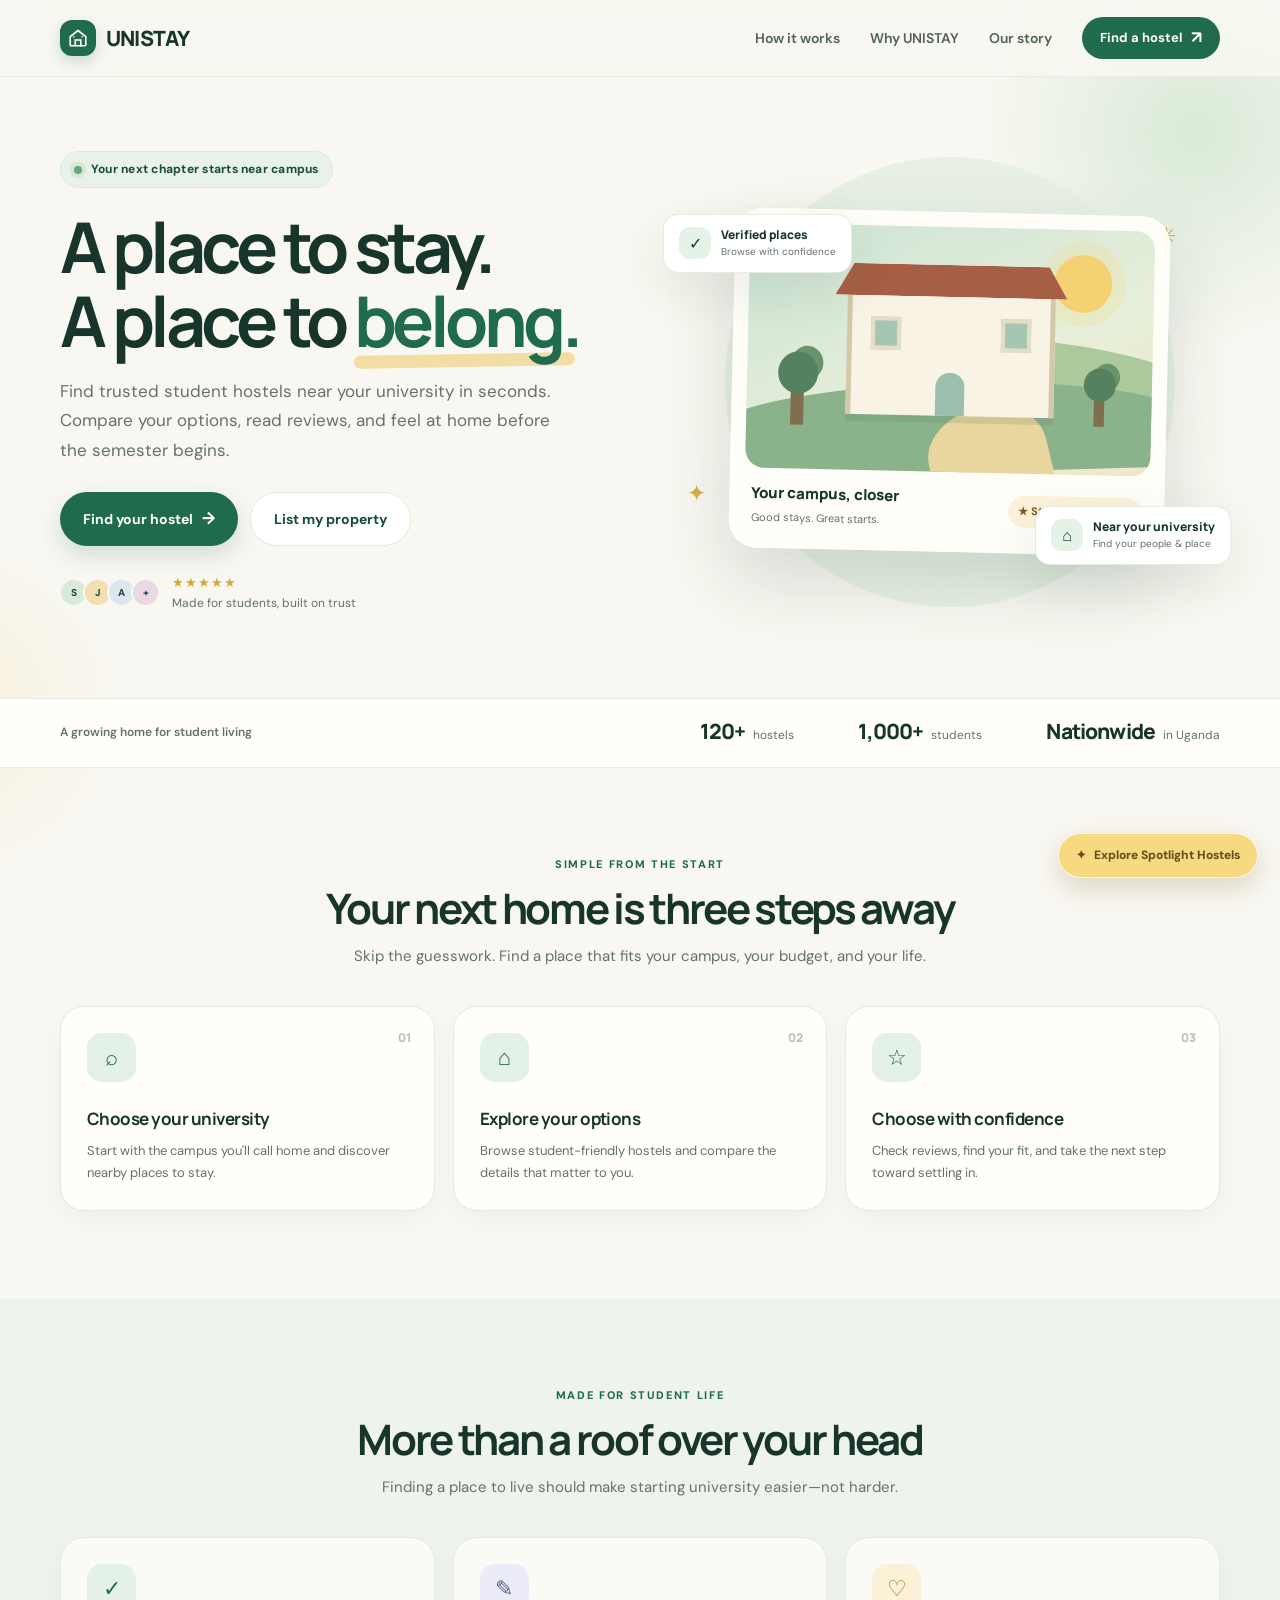
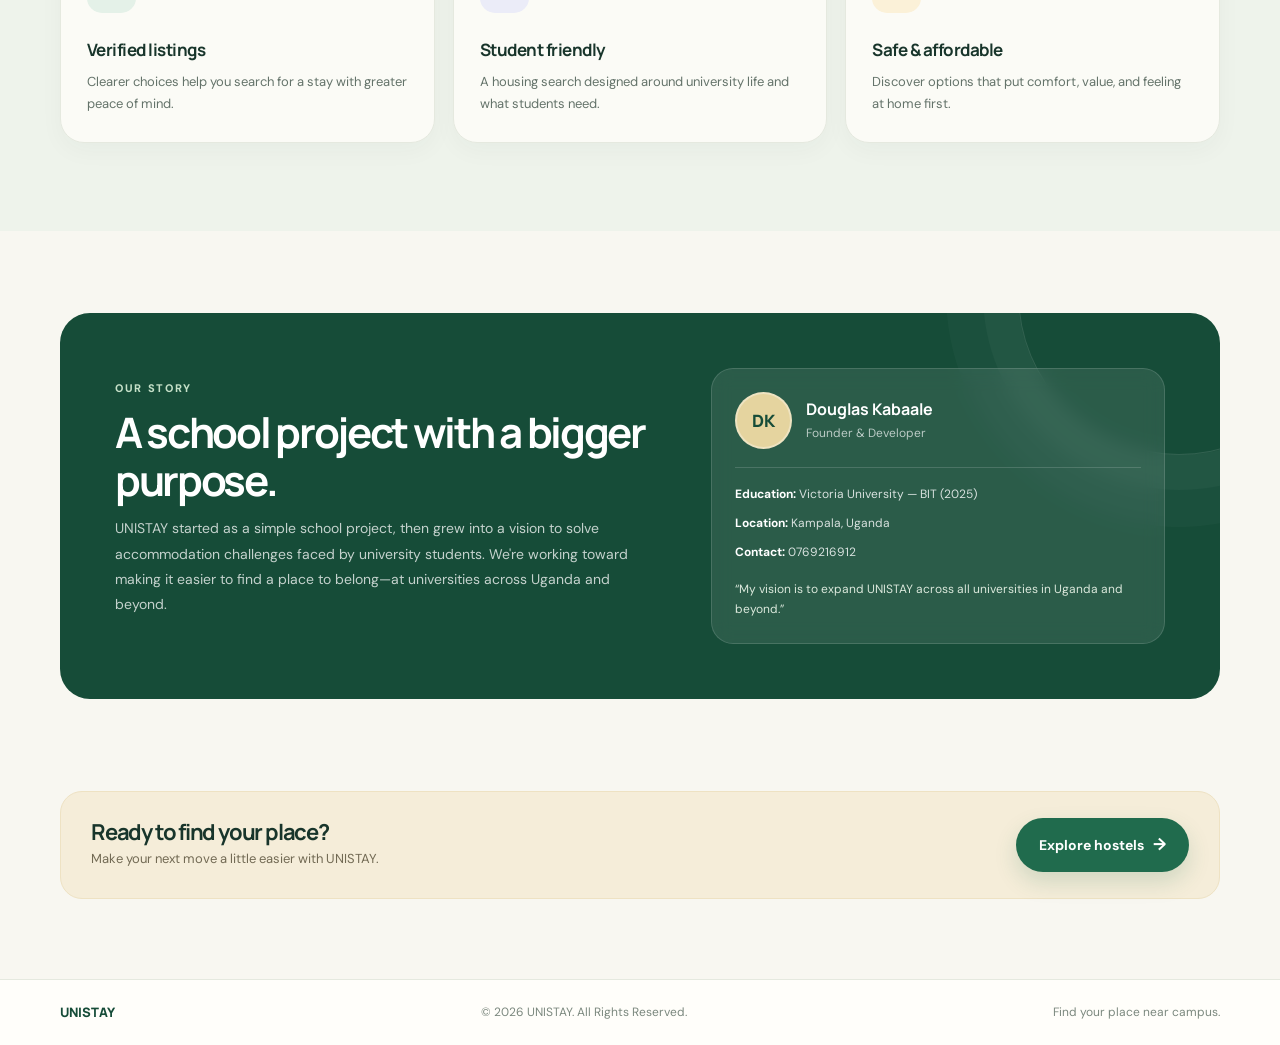
==== commit ea16b359: "Add files via upload" ====
--- a/index.html
+++ b/index.html
@@ -1,211 +1,327 @@
-<!DOCTYPE html>
+<!doctype html>
 <html lang="en">
 <head>
-<meta charset="UTF-8">
-<meta name="viewport" content="width=device-width, initial-scale=1.0">
-<title>UNISTAY — Student Hostels Near You</title>
-
-<link rel="preconnect" href="https://fonts.googleapis.com">
-<link href="https://fonts.googleapis.com/css2?family=Lora:wght@500;600;700&family=Inter:wght@400;500;600;700&display=swap" rel="stylesheet">
-<link rel="stylesheet" href="unistay-theme.css">
-
-<style>
-.hero{
-    padding: 56px 0 44px;
-    border-bottom: 1px solid var(--rule);
-}
-.hero-inner{
-    max-width: 640px;
-}
-.hero-inner img.logo{
-    height: 34px;
-    margin-bottom: 22px;
-}
-.hero h1{
-    font-size: 34px;
-    margin-bottom: 12px;
-}
-.hero p.tagline{
-    font-size: 16px;
-    margin-bottom: 26px;
-}
-.hero-actions{
-    display: flex;
-    gap: 12px;
-    flex-wrap: wrap;
-}
-
-.steps-list, .reasons-list{
-    list-style: none;
-    margin: 0;
-    padding: 0;
-    display: grid;
-    grid-template-columns: repeat(auto-fit, minmax(200px, 1fr));
-    gap: 22px;
-}
-.steps-list li{
-    display: flex;
-    gap: 12px;
-}
-.step-num{
-    font-family: "Lora", serif;
-    font-weight: 600;
-    font-size: 15px;
-    color: var(--pen-blue);
-    border: 1px solid var(--rule-strong);
-    width: 28px;
-    height: 28px;
-    border-radius: 50%;
-    display: flex;
-    align-items: center;
-    justify-content: center;
-    flex-shrink: 0;
-}
-.reasons-list li{
-    padding-left: 18px;
-    border-left: 2px solid var(--leaf-green);
-}
-.reasons-list li h4{ margin-bottom: 4px; font-size: 15px; }
-.reasons-list li p{ font-size: 14px; margin: 0; }
-
-.stats-row{
-    display: flex;
-    gap: 40px;
-    flex-wrap: wrap;
-}
-.stat-num{
-    font-family: "Lora", serif;
-    font-size: 28px;
-    font-weight: 700;
-    color: var(--ink);
-}
-.stat-label{
-    font-size: 13px;
-    color: var(--ink-soft);
-}
-
-.about-text{ max-width: 640px; margin-bottom: 22px; }
-.founder-card{
-    padding: 20px;
-    max-width: 480px;
-}
-.founder-top{
-    display: flex;
-    align-items: center;
-    gap: 14px;
-    margin-bottom: 12px;
-}
-.founder-img{
-    width: 56px;
-    height: 56px;
-    border-radius: 50%;
-    object-fit: cover;
-    border: 1px solid var(--rule);
-}
-.founder-top h3{ font-size: 16px; margin-bottom: 2px; }
-.founder-top p{ margin: 0; font-size: 13px; }
-.founder-card dl{
-    margin: 0;
-    font-size: 14px;
-    color: var(--ink-soft);
-}
-.founder-card dl div{ display: flex; gap: 6px; margin-bottom: 4px; }
-.founder-card dt{ font-weight: 600; color: var(--ink); }
-
-footer{
-    text-align: center;
-    padding: 26px 20px;
-    color: var(--ink-faint);
-    font-size: 13px;
-    border-top: 1px solid var(--rule);
-    margin-top: 20px;
-}
-</style>
+  <meta charset="utf-8">
+  <meta name="viewport" content="width=device-width, initial-scale=1">
+  <meta name="theme-color" content="#f8f7f1">
+  <meta name="description" content="Find trusted student hostels near your university with UNISTAY.">
+  <title>UNISTAY — Find your place near campus</title>
+  <link rel="preconnect" href="https://fonts.googleapis.com">
+  <link rel="preconnect" href="https://fonts.gstatic.com" crossorigin>
+  <link href="https://fonts.googleapis.com/css2?family=DM+Sans:wght@400;500;600;700&family=Manrope:wght@400;500;600;700;800&display=swap" rel="stylesheet">
+  <style>
+    :root {
+      --ink: #18352b;
+      --muted: #64736a;
+      --green: #206b4d;
+      --green-dark: #164c38;
+      --mint: #e4f1e8;
+      --cream: #f8f7f1;
+      --paper: #fffefa;
+      --sun: #efc967;
+      --line: #e5e9df;
+      --shadow: 0 18px 50px rgba(31, 62, 47, .09);
+      --radius: 24px;
+    }
+    * { box-sizing: border-box; }
+    html { scroll-behavior: smooth; scroll-padding-top: 90px; }
+    body {
+      margin: 0;
+      color: var(--ink);
+      background: var(--cream);
+      font-family: "DM Sans", sans-serif;
+      line-height: 1.6;
+      overflow-x: hidden;
+    }
+    a { color: inherit; text-decoration: none; }
+    button, a { -webkit-tap-highlight-color: transparent; }
+    button { font: inherit; }
+    .wrap { width: min(1160px, calc(100% - 48px)); margin: 0 auto; }
+    .site-header {
+      position: sticky; top: 0; z-index: 20;
+      background: rgba(248, 247, 241, .88);
+      border-bottom: 1px solid rgba(229, 233, 223, .75);
+      backdrop-filter: blur(16px);
+    }
+    .nav { min-height: 76px; display: flex; align-items: center; justify-content: space-between; gap: 24px; }
+    .brand { display: inline-flex; align-items: center; gap: 10px; font: 800 21px/1 "Manrope", sans-serif; letter-spacing: -.8px; }
+    .brand-mark { width: 36px; height: 36px; display: grid; place-items: center; color: white; background: var(--green); border-radius: 12px; box-shadow: 0 6px 14px rgba(32,107,77,.2); }
+    .brand-mark svg { width: 22px; height: 22px; }
+    .nav-links { display: flex; align-items: center; gap: 30px; color: #506158; font-size: 14px; font-weight: 600; }
+    .nav-links a:not(.nav-cta):hover { color: var(--green); }
+    .nav-cta, .button { display: inline-flex; align-items: center; justify-content: center; gap: 9px; border: 0; border-radius: 999px; background: var(--green); color: white; font-weight: 700; transition: transform .25s ease, background .25s ease, box-shadow .25s ease; }
+    .nav-cta { padding: 11px 18px; font-size: 13px; }
+    .button { min-height: 54px; padding: 0 23px; font-size: 14px; box-shadow: 0 10px 22px rgba(32,107,77,.17); }
+    .button:hover, .nav-cta:hover { background: var(--green-dark); transform: translateY(-2px); box-shadow: 0 14px 26px rgba(32,107,77,.22); }
+    .button.secondary { color: var(--green-dark); background: white; border: 1px solid var(--line); box-shadow: none; }
+    .button.secondary:hover { background: #f2f7f2; border-color: #cbdccf; }
+    .arrow { font-size: 17px; line-height: 1; }
+
+    .hero { position: relative; padding: 74px 0 86px; isolation: isolate; }
+    .hero::before, .hero::after { position: absolute; z-index: -1; content: ""; border-radius: 50%; pointer-events: none; }
+    .hero::before { width: 430px; height: 430px; right: -130px; top: -160px; background: radial-gradient(circle, rgba(209,231,209,.8), rgba(209,231,209,0) 70%); animation: drift 13s ease-in-out infinite alternate; }
+    .hero::after { width: 340px; height: 340px; left: -220px; bottom: -180px; background: radial-gradient(circle, rgba(239,201,103,.16), rgba(239,201,103,0) 70%); animation: drift 16s ease-in-out infinite alternate-reverse; }
+    .hero-grid { display: grid; grid-template-columns: 1.02fr .98fr; align-items: center; gap: 56px; }
+    .eyebrow { display: inline-flex; align-items: center; gap: 9px; padding: 8px 13px; color: var(--green-dark); background: #e8f2e8; border: 1px solid #dceadd; border-radius: 999px; font-size: 12px; font-weight: 700; letter-spacing: .02em; }
+    .eyebrow-dot { width: 8px; height: 8px; border-radius: 50%; background: #66a978; box-shadow: 0 0 0 4px rgba(102,169,120,.14); }
+    h1, h2, h3, p { margin-top: 0; }
+    h1, h2, h3 { font-family: "Manrope", sans-serif; }
+    h1 { max-width: 610px; margin: 21px 0 19px; font-size: clamp(44px, 6vw, 70px); line-height: 1.06; letter-spacing: -.065em; }
+    h1 .highlight { position: relative; color: var(--green); white-space: nowrap; }
+    h1 .highlight::after { position: absolute; left: 0; right: 3px; bottom: 1px; z-index: -1; height: 13px; content: ""; border-radius: 99px; background: rgba(239,201,103,.55); transform: rotate(-1deg); }
+    .hero-copy { max-width: 490px; margin-bottom: 26px; color: var(--muted); font-size: 17px; line-height: 1.75; }
+    .hero-actions { display: flex; flex-wrap: wrap; gap: 12px; }
+    .trust-row { display: flex; align-items: center; gap: 12px; margin-top: 27px; color: #637167; font-size: 12px; }
+    .avatar-stack { display: flex; padding-left: 4px; }
+    .avatar { width: 29px; height: 29px; margin-left: -5px; display: grid; place-items: center; color: var(--green-dark); background: #d9ebd8; border: 2px solid var(--cream); border-radius: 50%; font-size: 10px; font-weight: 800; }
+    .avatar:nth-child(2) { background: #f4ddb0; }.avatar:nth-child(3) { background: #dce6ee; }.avatar:nth-child(4) { background: #ead9e5; }
+    .trust-stars { color: #d6a932; letter-spacing: 1px; font-size: 13px; }
+
+    .hero-art { min-height: 440px; position: relative; display: grid; place-items: center; }
+    .art-halo { position: absolute; width: min(100%, 450px); aspect-ratio: 1; border-radius: 50%; background: #e8f0e4; }
+    .campus-card { position: relative; width: min(100%, 435px); padding: 14px; overflow: hidden; background: rgba(255,254,250,.92); border: 1px solid rgba(255,255,255,.85); border-radius: 28px; box-shadow: 0 30px 70px rgba(32,75,51,.16); transform: rotate(1.3deg); animation: cardFloat 7s ease-in-out infinite; }
+    .campus-art { height: 245px; position: relative; overflow: hidden; border-radius: 19px; background: linear-gradient(155deg, #cce3d4 0%, #e6efda 58%, #f1e7c9 100%); }
+    .sun-disc { position: absolute; width: 58px; height: 58px; top: 25px; right: 42px; border-radius: 50%; background: #f4d273; box-shadow: 0 0 0 14px rgba(244,210,115,.2); animation: sunPulse 5s ease-in-out infinite; }
+    .hill { position: absolute; left: -8%; right: -8%; bottom: -1px; height: 90px; border-radius: 50% 50% 0 0 / 45% 45% 0 0; background: #8ab38c; transform: rotate(-3deg); }
+    .hill.back { bottom: 39px; left: 42%; right: -20%; height: 90px; background: #abc99b; transform: rotate(8deg); }
+    .path { position: absolute; width: 120px; height: 90px; bottom: -24px; left: 45%; background: #e9d69f; border-radius: 50% 50% 0 0; transform: rotate(-15deg); }
+    .building { position: absolute; width: 208px; height: 127px; left: 50%; bottom: 56px; transform: translateX(-50%); background: #f8f3e5; border: 5px solid #d4c8aa; border-bottom: 0; box-shadow: 0 7px 0 rgba(87,116,78,.18); }
+    .roof { position: absolute; left: -17px; right: -17px; top: -29px; height: 32px; background: #a65f45; clip-path: polygon(8% 0, 92% 0, 100% 100%, 0 100%); }
+    .building::before { position: absolute; content: ""; width: 29px; height: 43px; left: 50%; bottom: 0; transform: translateX(-50%); border-radius: 14px 14px 0 0; background: #9cbeac; }
+    .window { position: absolute; top: 24px; width: 30px; height: 33px; background: #a6c6b4; border: 4px solid #e5ddc8; }
+    .window.one { left: 19px; }.window.two { right: 19px; }
+    .tree { position: absolute; z-index: 2; bottom: 44px; width: 13px; height: 46px; background: #806e4e; }
+    .tree::before { position: absolute; content: ""; left: -13px; top: -27px; width: 40px; height: 42px; border-radius: 50%; background: #548260; box-shadow: 9px -10px 0 -4px #68936c; }
+    .tree.one { left: 44px; }.tree.two { right: 46px; transform: scale(.8); }
+    .campus-caption { display: flex; align-items: center; justify-content: space-between; gap: 12px; padding: 15px 7px 4px; }
+    .campus-caption strong { display: block; font: 800 15px/1.35 "Manrope", sans-serif; }
+    .campus-caption small { color: var(--muted); font-size: 11px; }
+    .rating { flex: 0 0 auto; padding: 7px 10px; color: #755b1f; background: #fbf2d9; border-radius: 99px; font-size: 11px; font-weight: 700; }
+    .float-note { position: absolute; z-index: 3; display: flex; align-items: center; gap: 10px; padding: 12px 15px; background: white; border: 1px solid rgba(229,233,223,.9); border-radius: 15px; box-shadow: var(--shadow); animation: bob 5s ease-in-out infinite; }
+    .float-note strong { display: block; font: 800 12px/1.25 "Manrope", sans-serif; }
+    .float-note small { display: block; margin-top: 2px; color: var(--muted); font-size: 10px; }
+    .note-icon { width: 32px; height: 32px; display: grid; place-items: center; background: #e6f2e7; border-radius: 11px; font-size: 16px; }
+    .note-top { top: 52px; left: -16px; }.note-bottom { right: -11px; bottom: 37px; animation-delay: -2.5s; }
+    .sparkle { position: absolute; color: #dcad42; font-size: 23px; animation: twinkle 3.2s ease-in-out infinite; }.sparkle.s1 { top: 56px; right: 44px; }.sparkle.s2 { bottom: 90px; left: 8px; animation-delay: -1.4s; }
+
+    .quick-proof { position: relative; z-index: 2; margin-top: -1px; padding: 22px 0; background: var(--paper); border-top: 1px solid var(--line); border-bottom: 1px solid var(--line); }
+    .proof-inner { display: flex; align-items: center; justify-content: space-between; gap: 20px; }
+    .proof-label { color: var(--muted); font-size: 12px; font-weight: 600; }
+    .proof-stats { display: flex; align-items: center; gap: clamp(24px, 5vw, 65px); }
+    .proof-stat { display: flex; align-items: baseline; gap: 8px; white-space: nowrap; }
+    .proof-stat strong { font: 800 21px/1 "Manrope", sans-serif; letter-spacing: -.04em; }
+    .proof-stat span { color: var(--muted); font-size: 12px; }
+
+    .section { padding: 88px 0; }
+    .section-heading { max-width: 640px; margin: 0 auto 38px; text-align: center; }
+    .section-kicker { margin-bottom: 10px; color: var(--green); font-size: 11px; font-weight: 800; letter-spacing: .15em; text-transform: uppercase; }
+    h2 { margin-bottom: 12px; font-size: clamp(29px, 4vw, 42px); line-height: 1.15; letter-spacing: -.055em; }
+    .section-heading p { margin-bottom: 0; color: var(--muted); font-size: 15px; }
+    .steps-grid, .reasons-grid { display: grid; grid-template-columns: repeat(3, 1fr); gap: 18px; }
+    .step-card, .reason-card { position: relative; padding: 26px; background: var(--paper); border: 1px solid var(--line); border-radius: var(--radius); box-shadow: 0 8px 25px rgba(31,62,47,.035); transition: transform .3s ease, box-shadow .3s ease, border-color .3s ease; }
+    .step-card:hover, .reason-card:hover { transform: translateY(-5px); border-color: #c8dccb; box-shadow: var(--shadow); }
+    .step-number { position: absolute; top: 22px; right: 23px; color: #b5c4b6; font: 800 12px "Manrope", sans-serif; }
+    .step-icon, .reason-icon { width: 49px; height: 49px; display: grid; place-items: center; margin-bottom: 23px; background: var(--mint); border-radius: 15px; color: var(--green); font-size: 22px; }
+    .step-card h3, .reason-card h3 { margin-bottom: 8px; font-size: 17px; letter-spacing: -.03em; }
+    .step-card p, .reason-card p { margin-bottom: 0; color: var(--muted); font-size: 13px; line-height: 1.7; }
+    .benefits { background: #eef3eb; }
+    .reason-card { background: rgba(255,254,250,.78); }
+    .reason-icon.safe { color: #9b721e; background: #fbf1d8; }
+    .reason-icon.student { color: #5c658f; background: #ebecf8; }
+
+    .about-section { padding: 82px 0 92px; }
+    .about-panel { display: grid; grid-template-columns: 1fr .82fr; gap: 42px; align-items: center; padding: clamp(27px, 5vw, 55px); background: var(--green-dark); color: white; border-radius: 30px; overflow: hidden; position: relative; }
+    .about-panel::after { position: absolute; content: ""; width: 320px; height: 320px; right: -120px; top: -180px; border: 1px solid rgba(255,255,255,.12); border-radius: 50%; box-shadow: 0 0 0 35px rgba(255,255,255,.03), 0 0 0 72px rgba(255,255,255,.025); }
+    .about-panel .section-kicker { color: #c5e0c8; }
+    .about-panel h2 { max-width: 540px; }
+    .about-copy { max-width: 540px; color: rgba(255,255,255,.75); font-size: 14px; line-height: 1.8; }
+    .founder-card { position: relative; z-index: 1; padding: 23px; background: rgba(255,255,255,.09); border: 1px solid rgba(255,255,255,.14); border-radius: 22px; backdrop-filter: blur(10px); }
+    .founder-top { display: flex; align-items: center; gap: 14px; padding-bottom: 18px; border-bottom: 1px solid rgba(255,255,255,.15); }
+    .founder-avatar { width: 57px; height: 57px; display: grid; place-items: center; flex: 0 0 auto; color: var(--green-dark); background: #e5d49f; border: 2px solid rgba(255,255,255,.35); border-radius: 50%; font: 800 17px "Manrope", sans-serif; }
+    .founder-top h3 { margin: 0 0 2px; font-size: 16px; }.founder-top p { margin: 0; color: rgba(255,255,255,.68); font-size: 12px; }
+    .founder-details { display: grid; gap: 10px; padding-top: 17px; color: rgba(255,255,255,.82); font-size: 12px; }
+    .founder-details strong { color: white; }
+    .vision { margin: 17px 0 0; color: #dce9dc; font-size: 12px; line-height: 1.7; }
+    .cta-band { padding: 0 0 80px; }
+    .cta-inner { display: flex; align-items: center; justify-content: space-between; gap: 25px; padding: 26px 30px; background: #f5edd9; border: 1px solid #eee2c3; border-radius: 22px; }
+    .cta-inner h2 { margin: 0 0 4px; font-size: 22px; }.cta-inner p { margin: 0; color: #726a54; font-size: 13px; }
+    footer { padding: 23px 0; color: #7b887e; background: var(--paper); border-top: 1px solid var(--line); font-size: 12px; }
+    .footer-inner { display: flex; justify-content: space-between; align-items: center; gap: 14px; }
+    .footer-brand { color: var(--green-dark); font: 800 13px "Manrope", sans-serif; }
+    .spotlight-float { position: fixed; z-index: 15; right: 22px; bottom: 22px; display: inline-flex; align-items: center; gap: 8px; padding: 12px 17px; color: #654e1a; background: #f6d980; border: 1px solid rgba(255,255,255,.8); border-radius: 999px; box-shadow: 0 10px 26px rgba(111,85,23,.2); font-size: 12px; font-weight: 800; transition: transform .25s ease, box-shadow .25s ease; }
+    .spotlight-float:hover { transform: translateY(-3px); box-shadow: 0 15px 30px rgba(111,85,23,.27); }
+    .spotlight-flame { animation: flicker 2.4s ease-in-out infinite; }
+    .reveal { opacity: 0; transform: translateY(18px); transition: opacity .7s ease, transform .7s cubic-bezier(.2,.7,.25,1); }
+    .reveal.is-visible { opacity: 1; transform: translateY(0); }
+    .delay-1 { transition-delay: .08s; }.delay-2 { transition-delay: .16s; }
+
+    @keyframes drift { to { transform: translate3d(-22px, 18px, 0) scale(1.04); } }
+    @keyframes cardFloat { 0%,100% { transform: translateY(0) rotate(1.3deg); } 50% { transform: translateY(-9px) rotate(.2deg); } }
+    @keyframes bob { 0%,100% { transform: translateY(0); } 50% { transform: translateY(-7px); } }
+    @keyframes sunPulse { 0%,100% { box-shadow: 0 0 0 14px rgba(244,210,115,.2); } 50% { box-shadow: 0 0 0 20px rgba(244,210,115,.12); } }
+    @keyframes twinkle { 0%,100% { opacity: .45; transform: scale(.8) rotate(0); } 50% { opacity: 1; transform: scale(1.15) rotate(18deg); } }
+    @keyframes flicker { 0%,100% { transform: rotate(-4deg) scale(1); } 50% { transform: rotate(4deg) scale(1.12); } }
+
+    @media (max-width: 850px) {
+      .hero { padding: 55px 0 70px; }
+      .hero-grid { gap: 26px; grid-template-columns: 1fr .9fr; }
+      .hero-art { min-height: 365px; }
+      .campus-art { height: 205px; }
+      .building { transform: translateX(-50%) scale(.83); transform-origin: bottom center; }
+      .note-top { left: -5px; }.note-bottom { right: -5px; }
+      .nav-links { gap: 17px; }
+    }
+    @media (max-width: 650px) {
+      .wrap { width: min(100% - 36px, 520px); }
+      .nav { min-height: 66px; }.nav-links { gap: 0; }.nav-links > a:not(.nav-cta) { display: none; }.nav-cta { padding: 10px 14px; font-size: 12px; }
+      .brand { font-size: 19px; }.brand-mark { width: 33px; height: 33px; }
+      .hero { padding: 45px 0 50px; }.hero-grid { grid-template-columns: 1fr; gap: 16px; }
+      h1 { max-width: 520px; margin-top: 17px; font-size: clamp(43px, 12vw, 61px); }
+      .hero-copy { font-size: 15px; }.hero-art { min-height: 350px; margin: 0 3px; }.art-halo { width: min(90%, 360px); }
+      .campus-card { width: min(100%, 385px); }.campus-art { height: 195px; }
+      .note-top { top: 22px; left: -3px; }.note-bottom { right: -3px; bottom: 18px; }.sparkle.s1 { top: 20px; right: 16px; }
+      .proof-inner { align-items: flex-start; flex-direction: column; gap: 13px; }.proof-stats { width: 100%; justify-content: space-between; gap: 8px; }.proof-stat { display: block; }.proof-stat strong { display: block; margin-bottom: 4px; font-size: 18px; }.proof-stat span { font-size: 10px; }
+      .section { padding: 65px 0; }.section-heading { margin-bottom: 27px; }.steps-grid, .reasons-grid { grid-template-columns: 1fr; gap: 12px; }.step-card, .reason-card { display: grid; grid-template-columns: 48px 1fr; column-gap: 15px; padding: 20px; }.step-icon, .reason-icon { grid-row: span 2; margin: 0; }.step-number { top: 16px; right: 17px; }.step-card h3, .reason-card h3 { align-self: end; padding-right: 26px; }.step-card p, .reason-card p { align-self: start; }
+      .about-section { padding: 58px 0 64px; }.about-panel { grid-template-columns: 1fr; gap: 27px; border-radius: 24px; }.founder-card { padding: 19px; }
+      .cta-band { padding-bottom: 63px; }.cta-inner { align-items: flex-start; flex-direction: column; padding: 23px; }.footer-inner { flex-direction: column; text-align: center; }
+      .spotlight-float { right: 14px; bottom: 14px; padding: 11px 14px; }
+    }
+    @media (prefers-reduced-motion: reduce) {
+      *, *::before, *::after { scroll-behavior: auto !important; animation-duration: .01ms !important; animation-iteration-count: 1 !important; transition-duration: .01ms !important; }
+      .reveal { opacity: 1; transform: none; }
+    }
+  </style>
 </head>
-
 <body>
-
-<div class="u-topbar">
-    <span class="u-wordmark">UNISTAY</span>
-    <div style="display:flex; gap:18px; align-items:center;">
-        <a href="find-hostel.html" style="color:var(--ink-soft); font-size:14px;">Find a Hostel</a>
-        <a href="spotlight.html" style="color:var(--ink-soft); font-size:14px;">Spotlight</a>
-        <a href="auth.html" class="u-btn u-btn-outline" style="padding:8px 14px;">List My Property</a>
-    </div>
-</div>
-
-<section class="hero">
-    <div class="u-container hero-inner">
-        <img src="logo.png" class="logo" alt="UNISTAY logo">
-        <h1>Find a trusted student hostel near campus.</h1>
-        <p class="tagline">UNISTAY connects students with verified, affordable hostels close to their university — search by school, compare, and book in minutes.</p>
-        <div class="hero-actions">
-            <button class="u-btn u-btn-primary" onclick="window.location='find-hostel.html'">Find a Hostel</button>
-            <button class="u-btn u-btn-outline" onclick="window.location='auth.html'">List My Property</button>
-        </div>
-    </div>
-</section>
-
-<section class="u-section">
-    <div class="u-container">
-        <h2 class="u-section-title">How it works</h2>
-        <ul class="steps-list">
-            <li><span class="step-num">1</span><div><h4 style="font-size:15px;margin-bottom:2px;">Search your university</h4><p style="font-size:14px;margin:0;">Pick your school from the list.</p></div></li>
-            <li><span class="step-num">2</span><div><h4 style="font-size:15px;margin-bottom:2px;">Browse nearby hostels</h4><p style="font-size:14px;margin:0;">Compare price, location and rooms.</p></div></li>
-            <li><span class="step-num">3</span><div><h4 style="font-size:15px;margin-bottom:2px;">Read reviews</h4><p style="font-size:14px;margin:0;">See what other students say before you book.</p></div></li>
-        </ul>
-    </div>
-</section>
-
-<section class="u-section" style="background:var(--paper-raised); border-top:1px solid var(--rule); border-bottom:1px solid var(--rule);">
-    <div class="u-container">
-        <h2 class="u-section-title">Why UNISTAY</h2>
-        <ul class="reasons-list">
-            <li><h4>Verified listings</h4><p>Every hostel is checked before it goes live.</p></li>
-            <li><h4>Student friendly</h4><p>Built around what students actually need.</p></li>
-            <li><h4>Safe &amp; affordable</h4><p>Clear pricing, no hidden surprises.</p></li>
-        </ul>
-    </div>
-</section>
-
-<section class="u-section">
-    <div class="u-container">
-        <h2 class="u-section-title">Our impact</h2>
-        <div class="stats-row">
-            <div><div class="stat-num">120+</div><div class="stat-label">Hostels listed</div></div>
-            <div><div class="stat-num">1,000+</div><div class="stat-label">Students served</div></div>
-            <div><div class="stat-num">Nationwide</div><div class="stat-label">Coverage across Uganda</div></div>
-        </div>
-    </div>
-</section>
-
-<section class="u-section" style="background:var(--paper-raised); border-top:1px solid var(--rule);">
-    <div class="u-container">
-        <h2 class="u-section-title">About UNISTAY</h2>
-        <p class="about-text">UNISTAY started as a simple school project, but it quickly grew into something bigger — a way to solve the accommodation challenges university students face every semester.</p>
-
-        <div class="founder-card u-card">
-            <div class="founder-top">
-                <img src="founder.jpg" class="founder-img" alt="Founder">
-                <div>
-                    <h3>Douglas Kabaale</h3>
-                    <p>Founder &amp; Developer</p>
-                </div>
+  <header class="site-header">
+    <nav class="nav wrap" aria-label="Main navigation">
+      <a class="brand" href="#home" aria-label="UNISTAY home">
+        <span class="brand-mark" aria-hidden="true"><svg viewBox="0 0 24 24" fill="none"><path d="M3.5 10.4 12 3.8l8.5 6.6v9.1a.9.9 0 0 1-.9.9H4.4a.9.9 0 0 1-.9-.9v-9.1Z" stroke="currentColor" stroke-width="1.8" stroke-linejoin="round"/><path d="M9 20.4v-6.2h6v6.2M7.5 10.7h.01M16.5 10.7h.01" stroke="currentColor" stroke-width="1.8" stroke-linecap="round"/></svg></span>
+        UNISTAY
+      </a>
+      <div class="nav-links">
+        <a href="#how-it-works">How it works</a>
+        <a href="#why-unistay">Why UNISTAY</a>
+        <a href="#about">Our story</a>
+        <a class="nav-cta" href="find-hostel.html">Find a hostel <span class="arrow" aria-hidden="true">↗</span></a>
+      </div>
+    </nav>
+  </header>
+
+  <main>
+    <section class="hero" id="home">
+      <div class="hero-grid wrap">
+        <div class="hero-content">
+          <div class="eyebrow"><span class="eyebrow-dot"></span> Your next chapter starts near campus</div>
+          <h1>A place to stay.<br>A place to <span class="highlight">belong.</span></h1>
+          <p class="hero-copy">Find trusted student hostels near your university in seconds. Compare your options, read reviews, and feel at home before the semester begins.</p>
+          <div class="hero-actions">
+            <a class="button" href="find-hostel.html">Find your hostel <span class="arrow" aria-hidden="true">→</span></a>
+            <a class="button secondary" href="auth.html">List my property</a>
+          </div>
+          <div class="trust-row">
+            <div class="avatar-stack" aria-hidden="true"><span class="avatar">S</span><span class="avatar">J</span><span class="avatar">A</span><span class="avatar">+</span></div>
+            <div><span class="trust-stars" aria-label="Rated five stars">★★★★★</span><br>Made for students, built on trust</div>
+          </div>
+        </div>
+        <div class="hero-art" aria-label="Illustration of student accommodation near a leafy campus">
+          <div class="art-halo"></div>
+          <span class="sparkle s1" aria-hidden="true">✳</span><span class="sparkle s2" aria-hidden="true">✦</span>
+          <div class="float-note note-top"><span class="note-icon" aria-hidden="true">✓</span><span><strong>Verified places</strong><small>Browse with confidence</small></span></div>
+          <div class="campus-card">
+            <div class="campus-art" aria-hidden="true">
+              <div class="sun-disc"></div><div class="hill back"></div><div class="hill"></div><div class="path"></div>
+              <div class="building"><div class="roof"></div><span class="window one"></span><span class="window two"></span></div>
+              <span class="tree one"></span><span class="tree two"></span>
             </div>
-            <dl>
-                <div><dt>Education:</dt><dd style="margin:0;">Victoria University — BIT (2025)</dd></div>
-                <div><dt>Location:</dt><dd style="margin:0;">Kampala, Uganda</dd></div>
-                <div><dt>Contact:</dt><dd style="margin:0;">0769216912</dd></div>
-            </dl>
-        </div>
-
-        <p class="about-text" style="margin-top:18px;">The vision is to expand UNISTAY across every university in Uganda, and beyond.</p>
-    </div>
-</section>
-
-<footer>
-    © 2026 UNISTAY. All rights reserved.
-</footer>
-
+            <div class="campus-caption"><div><strong>Your campus, closer</strong><small>Good stays. Great starts.</small></div><span class="rating">★ Student approved</span></div>
+          </div>
+          <div class="float-note note-bottom"><span class="note-icon" aria-hidden="true">⌂</span><span><strong>Near your university</strong><small>Find your people & place</small></span></div>
+        </div>
+      </div>
+    </section>
+
+    <section class="quick-proof" aria-label="UNISTAY at a glance">
+      <div class="proof-inner wrap">
+        <span class="proof-label">A growing home for student living</span>
+        <div class="proof-stats">
+          <div class="proof-stat"><strong>120+</strong><span>hostels</span></div>
+          <div class="proof-stat"><strong>1,000+</strong><span>students</span></div>
+          <div class="proof-stat"><strong>Nationwide</strong><span>in Uganda</span></div>
+        </div>
+      </div>
+    </section>
+
+    <section class="section" id="how-it-works">
+      <div class="wrap">
+        <div class="section-heading reveal">
+          <div class="section-kicker">Simple from the start</div>
+          <h2>Your next home is three steps away</h2>
+          <p>Skip the guesswork. Find a place that fits your campus, your budget, and your life.</p>
+        </div>
+        <div class="steps-grid">
+          <article class="step-card reveal"><span class="step-number">01</span><span class="step-icon" aria-hidden="true">⌕</span><h3>Choose your university</h3><p>Start with the campus you'll call home and discover nearby places to stay.</p></article>
+          <article class="step-card reveal delay-1"><span class="step-number">02</span><span class="step-icon" aria-hidden="true">⌂</span><h3>Explore your options</h3><p>Browse student-friendly hostels and compare the details that matter to you.</p></article>
+          <article class="step-card reveal delay-2"><span class="step-number">03</span><span class="step-icon" aria-hidden="true">☆</span><h3>Choose with confidence</h3><p>Check reviews, find your fit, and take the next step toward settling in.</p></article>
+        </div>
+      </div>
+    </section>
+
+    <section class="section benefits" id="why-unistay">
+      <div class="wrap">
+        <div class="section-heading reveal">
+          <div class="section-kicker">Made for student life</div>
+          <h2>More than a roof over your head</h2>
+          <p>Finding a place to live should make starting university easier—not harder.</p>
+        </div>
+        <div class="reasons-grid">
+          <article class="reason-card reveal"><span class="reason-icon" aria-hidden="true">✓</span><h3>Verified listings</h3><p>Clearer choices help you search for a stay with greater peace of mind.</p></article>
+          <article class="reason-card reveal delay-1"><span class="reason-icon student" aria-hidden="true">✎</span><h3>Student friendly</h3><p>A housing search designed around university life and what students need.</p></article>
+          <article class="reason-card reveal delay-2"><span class="reason-icon safe" aria-hidden="true">♡</span><h3>Safe & affordable</h3><p>Discover options that put comfort, value, and feeling at home first.</p></article>
+        </div>
+      </div>
+    </section>
+
+    <section class="about-section" id="about">
+      <div class="about-panel wrap reveal">
+        <div>
+          <div class="section-kicker">Our story</div>
+          <h2>A school project with a bigger purpose.</h2>
+          <p class="about-copy">UNISTAY started as a simple school project, then grew into a vision to solve accommodation challenges faced by university students. We're working toward making it easier to find a place to belong—at universities across Uganda and beyond.</p>
+        </div>
+        <div class="founder-card">
+          <div class="founder-top"><div class="founder-avatar" aria-hidden="true">DK</div><div><h3>Douglas Kabaale</h3><p>Founder &amp; Developer</p></div></div>
+          <div class="founder-details"><div><strong>Education:</strong> Victoria University — BIT (2025)</div><div><strong>Location:</strong> Kampala, Uganda</div><div><strong>Contact:</strong> 0769216912</div></div>
+          <p class="vision">“My vision is to expand UNISTAY across all universities in Uganda and beyond.”</p>
+        </div>
+      </div>
+    </section>
+
+    <section class="cta-band">
+      <div class="cta-inner wrap reveal"><div><h2>Ready to find your place?</h2><p>Make your next move a little easier with UNISTAY.</p></div><a class="button" href="find-hostel.html">Explore hostels <span class="arrow" aria-hidden="true">→</span></a></div>
+    </section>
+  </main>
+
+  <footer><div class="footer-inner wrap"><span class="footer-brand">UNISTAY</span><span>© 2026 UNISTAY. All Rights Reserved.</span><span>Find your place near campus.</span></div></footer>
+  <a class="spotlight-float" href="spotlight.html"><span class="spotlight-flame" aria-hidden="true">✦</span> Explore Spotlight Hostels</a>
+  <script>
+    // Reveal sections gently as they enter view; all content remains visible without JS.
+    (function () {
+      const items = document.querySelectorAll('.reveal');
+      if (!('IntersectionObserver' in window) || window.matchMedia('(prefers-reduced-motion: reduce)').matches) {
+        items.forEach((item) => item.classList.add('is-visible'));
+        return;
+      }
+      const observer = new IntersectionObserver((entries, currentObserver) => {
+        entries.forEach((entry) => {
+          if (entry.isIntersecting) {
+            entry.target.classList.add('is-visible');
+            currentObserver.unobserve(entry.target);
+          }
+        });
+      }, { threshold: 0.12, rootMargin: '0px 0px -24px 0px' });
+      items.forEach((item) => observer.observe(item));
+    })();
+  </script>
 </body>
 </html>
